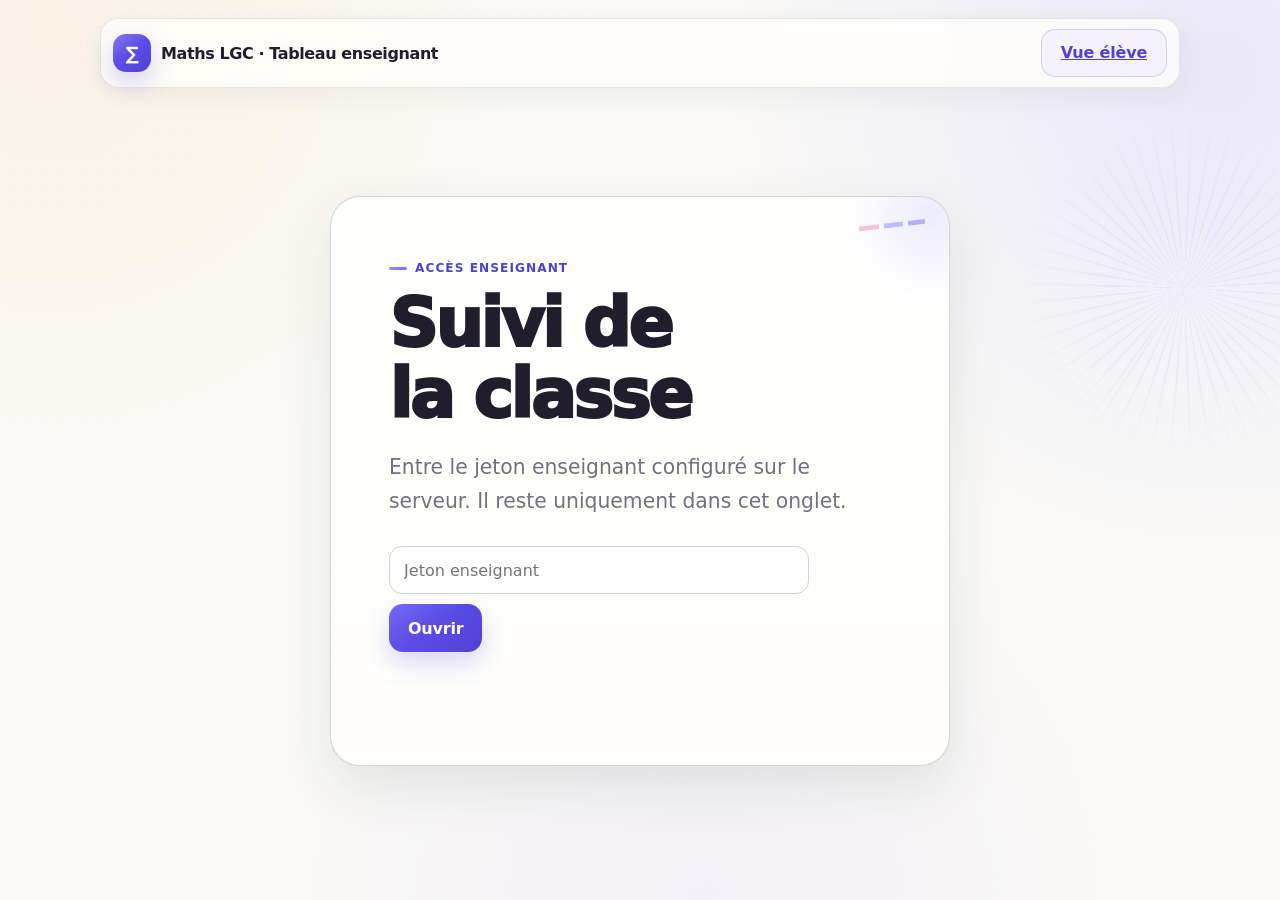
==== teacher.html @ d5e4a47f "style: harmonize teacher workspace palette" ====
<!doctype html>
<html lang="fr">
<head>
  <meta charset="utf-8" />
  <meta name="viewport" content="width=device-width, initial-scale=1" />
  <meta name="robots" content="noindex,nofollow" />
  <title>Maths LGC · Tableau enseignant</title>
  <link rel="icon" href="assets/favicon.svg" type="image/svg+xml" />
  <link rel="stylesheet" href="assets/styles.css" />
  <style>
    .teacher-wrap { display:grid; gap:18px; }
    .teacher-wrap > * { min-width:0; }
    .teacher-login { max-width:620px; margin:8vh auto 0; }
    .teacher-toolbar { display:flex; flex-wrap:wrap; gap:10px; align-items:center; justify-content:space-between; }
    .teacher-filters { display:flex; flex-wrap:wrap; gap:12px; align-items:end; margin:14px 0 18px; }
    .teacher-filters label { display:grid; gap:6px; min-width:220px; font-size:.82rem; font-weight:800; color:var(--muted); }
    .teacher-select { min-height:44px; border:1px solid var(--line-strong); border-radius:12px; padding:.65rem .8rem; background:#fff; color:var(--ink); }
    .teacher-roster { display:flex; flex-wrap:wrap; gap:8px; margin-top:12px; }
    .teacher-roster-item { display:flex; gap:8px; align-items:center; padding:8px 10px; border:1px solid var(--line); border-radius:999px; background:rgba(255,255,255,.82); font-size:.84rem; }
    .teacher-roster-item strong { font-size:.86rem; }
    .teacher-roster-empty { color:var(--muted); font-size:.9rem; }
    .teacher-input { min-height:46px; width:min(100%,420px); border:1px solid var(--line-strong); border-radius:12px; padding:.7rem .85rem; background:#fff; }
    .teacher-stats { display:grid; grid-template-columns:repeat(4,minmax(0,1fr)); gap:12px; }
    .teacher-stat { padding:18px; border:1px solid var(--line); border-radius:16px; background:rgba(255,255,255,.7); }
    .teacher-stat strong { display:block; margin-top:4px; color:var(--accent-strong); font-size:2rem; }
    .teacher-table-wrap { min-width:0; overflow:auto; border:1px solid var(--line); border-radius:16px; background:#fff; }
    .teacher-table { width:100%; border-collapse:collapse; min-width:1120px; }
    .teacher-table th,.teacher-table td { padding:12px 14px; border-bottom:1px solid var(--line); text-align:left; vertical-align:top; }
    .teacher-table th { position:sticky; top:0; background:#f8f6ff; color:var(--accent-strong); z-index:1; }
    .teacher-inspect-grid { display:grid; grid-template-columns:repeat(3,minmax(0,1fr)); gap:10px; margin-top:16px; }
    .teacher-inspect-link { display:block; padding:14px; border:1px solid var(--line); border-radius:14px; background:rgba(255,255,255,.76); color:var(--ink); text-decoration:none; font-weight:850; }
    .teacher-inspect-link:hover { border-color:#cfc3e5; background:var(--accent-soft); color:var(--accent-strong); }
    .teacher-inspect-link small { display:block; margin-top:5px; color:var(--muted); font-weight:650; line-height:1.35; }
    .teacher-table tr:last-child td { border-bottom:0; }
    .teacher-muted { color:var(--muted); font-size:.86rem; }
    .teacher-timing-note { margin:12px 0 20px; padding:13px 15px; border:1px solid #d7defe; border-radius:13px; background:var(--blue-soft); color:#4056c8; font-size:.84rem; line-height:1.5; }
    .teacher-release-card { display:flex; justify-content:space-between; gap:18px; align-items:center; margin:0 0 20px; padding:16px 18px; border:1px solid #d8ceec; border-radius:16px; background:linear-gradient(135deg,#f8f4ff,#edf1ff); }
    .teacher-release-card p { margin:4px 0 0; color:var(--muted); font-size:.86rem; line-height:1.5; }
    .teacher-release-actions { display:flex; gap:10px; align-items:center; flex:0 0 auto; }
    .teacher-release-status.locked { color:var(--muted); background:#f0edf5; }
    .teacher-release-status.unlocked { color:var(--accent-strong); background:var(--accent-soft); }
    .timing-cell { min-width:165px; white-space:pre-line; }
    @media (max-width:760px) { .teacher-release-card { align-items:stretch; flex-direction:column; } .teacher-release-actions { justify-content:space-between; } }
    .teacher-errors { display:flex; flex-wrap:wrap; gap:8px; }
    .teacher-status { min-height:1.4em; color:var(--muted); }
    @media (max-width:760px) { .teacher-stats,.teacher-inspect-grid { grid-template-columns:1fr; } }
    .session-create-grid { display:grid; grid-template-columns:repeat(2,minmax(0,1fr)); gap:12px; margin:16px 0; }
    .session-create-grid label { display:grid; gap:6px; font-weight:800; color:var(--muted); font-size:.84rem; }
    .session-share { display:grid; grid-template-columns:minmax(220px,320px) 1fr; gap:20px; align-items:center; }
    .session-qr { width:min(100%,300px); aspect-ratio:1; background:#fff; border:1px solid var(--line); border-radius:18px; padding:12px; }
    .session-link-box { display:grid; gap:10px; }
    .session-link-row { display:grid; grid-template-columns:1fr auto; gap:8px; align-items:center; }
    .session-link-row input { min-width:0; width:100%; }
    .recent-sessions { display:grid; gap:10px; margin-top:14px; }
    .recent-session { display:flex; flex-wrap:wrap; gap:12px; justify-content:space-between; align-items:center; padding:12px 14px; border:1px solid var(--line); border-radius:14px; background:rgba(255,255,255,.76); }
    .recent-session small { display:block; color:var(--muted); margin-top:3px; }
    .teacher-hub-grid { display:grid; grid-template-columns:repeat(3,minmax(0,1fr)); gap:12px; margin-top:16px; }
    .teacher-hub-action { min-height:118px; display:flex; flex-direction:column; justify-content:center; gap:6px; padding:18px; border:1px solid var(--line); border-radius:16px; background:rgba(255,255,255,.82); color:var(--ink); text-decoration:none; text-align:left; cursor:pointer; font:inherit; }
    .teacher-hub-action:hover { border-color:#cfc3e5; background:var(--accent-soft); color:var(--accent-strong); }
    .teacher-hub-action strong { font-size:1rem; }
    .teacher-hub-action span { color:var(--muted); font-size:.84rem; line-height:1.4; }
    .teacher-hub-action.primary { border-color:#cfc3e5; background:linear-gradient(135deg,#f7f1ff,#edf1ff); }
    .teacher-home-head { display:flex; flex-wrap:wrap; justify-content:space-between; align-items:end; gap:14px; margin-bottom:4px; }
    .teacher-home-head h1 { margin:.15rem 0 .35rem; font-size:clamp(2rem,5vw,3.6rem); }
    .teacher-tabs-shell { display:grid; gap:18px; }
    .teacher-tabs { display:flex; gap:8px; padding:6px; overflow-x:auto; border:1px solid var(--line); border-radius:18px; background:rgba(255,255,255,.72); box-shadow:0 10px 30px rgba(54,39,83,.06); scrollbar-width:thin; }
    .teacher-tab { position:relative; flex:1 0 auto; min-height:54px; padding:10px 16px; border:0; border-radius:13px; background:transparent; color:var(--muted); font:inherit; font-weight:850; cursor:pointer; text-align:left; white-space:nowrap; }
    .teacher-tab span { display:block; font-size:.72rem; font-weight:750; opacity:.8; margin-bottom:2px; }
    .teacher-tab[aria-selected="true"] { color:var(--accent-strong); background:#fff; box-shadow:0 6px 18px rgba(54,39,83,.10); }
    .teacher-tab:disabled { cursor:not-allowed; opacity:.48; }
    .teacher-tab-badge { display:inline-block !important; margin-left:6px; padding:2px 7px; border-radius:999px; background:#eee9f5; color:#776b89; font-size:.64rem !important; vertical-align:middle; }
    .teacher-tab-panel { min-width:0; }
    .teacher-tab-panel[hidden] { display:none; }
    .teacher-tab-intro { margin-bottom:16px; }
    .teacher-tab-intro h2 { margin:.1rem 0 .35rem; }
    .teacher-course-grid { display:grid; grid-template-columns:repeat(3,minmax(0,1fr)); gap:10px; }
    .teacher-course-link { display:flex; flex-direction:column; gap:6px; min-height:108px; padding:16px; border:1px solid var(--line); border-radius:15px; background:rgba(255,255,255,.82); color:var(--ink); text-decoration:none; font-weight:850; }
    .teacher-course-link:hover { border-color:#cfc3e5; background:var(--accent-soft); color:var(--accent-strong); }
    .teacher-course-link small { color:var(--muted); font-weight:650; line-height:1.35; }
    .correction-session-list { display:grid; gap:10px; }
    .correction-session-row { display:grid; grid-template-columns:minmax(0,1fr) auto auto; gap:12px; align-items:center; padding:14px 16px; border:1px solid var(--line); border-radius:15px; background:rgba(255,255,255,.82); }
    .correction-session-row small { display:block; margin-top:3px; color:var(--muted); }
    .report-placeholder { border:1px dashed #cfc7d9; background:linear-gradient(135deg,rgba(247,241,255,.82),rgba(237,241,255,.74)); }
    @media (max-width:760px) {
      .session-create-grid,.session-share,.teacher-hub-grid,.teacher-course-grid { grid-template-columns:1fr; }
      .session-link-row { grid-template-columns:1fr; }
      .teacher-tabs { margin-inline:-2px; }
      .teacher-tab { flex:0 0 auto; }
      .correction-session-row { grid-template-columns:1fr; align-items:stretch; }
    }
  </style>
</head>
<body>
  <main class="app-shell teacher-wrap">
    <header class="topbar">
      <div class="brand"><span class="brand-mark">∑</span><span>Maths LGC · Tableau enseignant</span></div>
      <div class="actions" style="margin-top:0">
        <a class="btn btn-ghost" href="/">Vue élève</a>
      </div>
    </header>

    <section id="login" class="card hero teacher-login">
      <p class="eyebrow">Accès enseignant</p>
      <h1 style="font-size:clamp(2rem,7vw,4.2rem)">Suivi de la classe</h1>
      <p class="lead">Entre le jeton enseignant configuré sur le serveur. Il reste uniquement dans cet onglet.</p>
      <div class="answer-row">
        <input id="token" class="teacher-input" type="password" autocomplete="current-password" placeholder="Jeton enseignant" aria-label="Jeton enseignant" />
        <button id="open-dashboard" class="btn btn-primary">Ouvrir</button>
      </div>
      <p id="login-status" class="teacher-status" role="status"></p>
    </section>

    <section id="teacher-home" class="hidden">
      <div class="teacher-home-head">
        <div>
          <p class="eyebrow">Espace professeur</p>
          <h1>Préparer et piloter mes séances</h1>
          <p class="teacher-muted">Tout est regroupé ici, dans l’ordre où tu en as besoin.</p>
        </div>
        <button id="logout" class="btn btn-ghost">Fermer l’accès enseignant</button>
      </div>

      <div class="teacher-tabs-shell">
        <div class="teacher-tabs" role="tablist" aria-label="Espace professeur">
          <button id="tab-create" class="teacher-tab" role="tab" aria-selected="true" aria-controls="panel-create" data-tab="create">
            <span>Étape 1</span>Créer une séance
          </button>
          <button id="tab-inspect" class="teacher-tab" role="tab" aria-selected="false" aria-controls="panel-inspect" data-tab="inspect">
            <span>Étape 2</span>Explorer les cours
          </button>
          <button id="tab-corrections" class="teacher-tab" role="tab" aria-selected="false" aria-controls="panel-corrections" data-tab="corrections">
            <span>Étape 3</span>Corrigés
          </button>
          <button id="tab-reports" class="teacher-tab" role="tab" aria-selected="false" aria-controls="panel-reports" data-tab="reports" disabled title="Disponible lorsque les rapports pédagogiques seront activés">
            <span>Étape 4</span>Rapports <b class="teacher-tab-badge">à venir</b>
          </button>
        </div>

        <section id="panel-create" class="teacher-tab-panel" role="tabpanel" aria-labelledby="tab-create" data-panel="create">
          <div class="teacher-tab-intro">
            <p class="eyebrow">Créer une séance</p>
            <h2>Prépare le QR de ton groupe</h2>
            <p class="teacher-muted">Choisis ton nom, le numéro de séance et le groupe. Le QR obtenu rattache automatiquement les élèves à la bonne séance.</p>
          </div>

          <section class="card hero">
            <div class="session-create-grid">
              <label>
                <span>Professeur</span>
                <select id="create-teacher" class="teacher-select" required>
                  <option value="">Choisir…</option>
                  <option value="kevin">Monsieur Kevin</option>
                  <option value="waren">Monsieur Waren</option>
                  <option value="fadhila">Madame Fadhila</option>
                </select>
              </label>
              <label>
                <span>Numéro de séance</span>
                <input id="create-session-number" class="teacher-input" type="number" inputmode="numeric" min="1" max="999" step="1" value="1" required />
              </label>
              <label>
                <span>Titre de séance <small>(facultatif)</small></span>
                <input id="create-session-title" class="teacher-input" type="text" maxlength="120" placeholder="Ex. Proportionnalité" />
              </label>
              <label>
                <span>Groupe / classe</span>
                <input id="create-group" class="teacher-input" type="text" maxlength="80" placeholder="Ex. PSR 1" />
              </label>
            </div>
            <div class="actions"><button id="create-session" class="btn btn-primary">Créer la séance et afficher le QR</button></div>
            <p id="home-status" class="teacher-status" role="status"></p>
          </section>

          <section class="card hero">
            <p class="eyebrow">Reprendre</p>
            <h3>Séances récemment créées</h3>
            <p class="teacher-muted">Rouvre rapidement une séance déjà préparée sur cet appareil.</p>
            <div id="recent-sessions" class="recent-sessions"></div>
          </section>
        </section>

        <section id="panel-inspect" class="teacher-tab-panel" role="tabpanel" aria-labelledby="tab-inspect" data-panel="inspect" hidden>
          <div class="teacher-tab-intro">
            <p class="eyebrow">Explorer les cours</p>
            <h2>Inspecte librement le parcours</h2>
            <p class="teacher-muted">La vue professeur déverrouille les étapes et affiche les corrigés sans enregistrer de résultats élève.</p>
          </div>
          <div class="teacher-course-grid">
            <a class="teacher-course-link" href="/?preview=teacher#parcours"><strong>Parcours complet</strong><small>Vue d’ensemble et navigation libre.</small></a>
            <a class="teacher-course-link" href="/?preview=teacher#diagnostic"><strong>Diagnostic</strong><small>10 situations de positionnement.</small></a>
            <a class="teacher-course-link" href="/?preview=teacher#correction"><strong>Correction guidée</strong><small>Explications et stratégies.</small></a>
            <a class="teacher-course-link" href="/?preview=teacher#defi"><strong>Défi PSR</strong><small>Quantités, durée et coût.</small></a>
            <a class="teacher-course-link" href="/?preview=teacher#durees"><strong>Durées</strong><small>Horaires et temps professionnels.</small></a>
            <a class="teacher-course-link" href="/?preview=teacher#proportion"><strong>Recettes & proportionnalité</strong><small>Adapter des quantités.</small></a>
            <a class="teacher-course-link" href="/?preview=teacher#pourcentages"><strong>Pourcentages</strong><small>Repères visuels et calculs simples.</small></a>
            <a class="teacher-course-link" href="/?preview=teacher#donnees"><strong>Données & statistiques</strong><small>Lire et résumer des données.</small></a>
            <a class="teacher-course-link" href="/?preview=teacher#equations"><strong>Équations</strong><small>Trouver une valeur inconnue.</small></a>
            <a class="teacher-course-link" href="/?preview=teacher#fonctions"><strong>Graphiques & fonctions</strong><small>Relier deux quantités.</small></a>
            <a class="teacher-course-link" href="/?preview=teacher#commerce"><strong>Prix & commerce</strong><small>Remise, coût et marge simple.</small></a>
            <a class="teacher-course-link" href="/?preview=teacher#probabilites"><strong>Probabilités</strong><small>Hasard, fréquence et simulation.</small></a>
          </div>
        </section>

        <section id="panel-corrections" class="teacher-tab-panel" role="tabpanel" aria-labelledby="tab-corrections" data-panel="corrections" hidden>
          <div class="teacher-tab-intro">
            <p class="eyebrow">Corrigés</p>
            <h2>Choisis la séance à piloter</h2>
            <p class="teacher-muted">Les corrigés sont verrouillés par défaut. Ouvre une séance pour les débloquer ou les reverrouiller au bon moment.</p>
          </div>
          <div id="correction-sessions" class="correction-session-list"></div>
        </section>

        <section id="panel-reports" class="teacher-tab-panel" role="tabpanel" aria-labelledby="tab-reports" data-panel="reports" hidden>
          <section class="card hero report-placeholder">
            <p class="eyebrow">Rapports</p>
            <h2>Rapports pédagogiques à venir</h2>
            <p class="teacher-muted">Après les premières séances réelles, cet espace regroupera la synthèse du groupe puis le détail élève par élève : acquis, difficultés et pistes de travail.</p>
          </section>
        </section>
      </div>
    </section>

    <section id="session-dashboard" class="hidden">
      <div class="teacher-toolbar">
        <div>
          <p class="eyebrow" id="session-eyebrow">Séance</p>
          <h2 id="session-title" style="margin-bottom:6px">Suivi du groupe</h2>
          <p class="teacher-muted" id="generated-at"></p>
        </div>
        <div class="actions" style="margin-top:0">
          <button id="back-home" class="btn btn-ghost">Accueil enseignant</button>
          <button id="refresh" class="btn btn-secondary">Actualiser</button>
          <button id="export-json" class="btn btn-secondary">Exporter JSON</button>
          <button id="export-csv" class="btn btn-primary">Exporter CSV</button>
        </div>
      </div>

      <section class="card hero">
        <p class="eyebrow">À partager aux élèves</p>
        <div class="session-share">
          <img id="session-qr" class="session-qr" alt="QR code de la séance" />
          <div class="session-link-box">
            <div><strong id="session-context">—</strong><p class="teacher-muted">Les élèves qui utilisent ce QR sont automatiquement rattachés à ce groupe.</p></div>
            <label><span>Code de séance</span><input id="session-code" class="teacher-input" type="text" readonly /></label>
            <div class="session-link-row">
              <input id="student-link" class="teacher-input" type="text" readonly aria-label="Lien élève" />
              <button id="copy-student-link" class="btn btn-primary">Copier le lien élève</button>
            </div>
            <div class="session-link-row">
              <input id="manage-link" class="teacher-input" type="text" readonly aria-label="Lien de gestion" />
              <button id="copy-manage-link" class="btn btn-secondary">Copier le lien de gestion</button>
            </div>
            <p class="teacher-muted"><strong>Important :</strong> le lien de gestion donne accès aux résultats de ce groupe. Garde-le côté enseignant.</p>
            <div class="actions"><button id="open-teacher-space" class="btn btn-primary" type="button">Ouvrir mon espace professeur</button></div>
          </div>
        </div>
      </section>

      <section id="teacher-space" class="card hero">
        <p class="eyebrow">Mon espace professeur</p>
        <h3>Tout ce dont tu as besoin pour cette séance</h3>
        <p class="teacher-muted">Trois accès simples : suivre le groupe, explorer librement le cours ou gérer les corrigés.</p>
        <div class="teacher-hub-grid">
          <button id="go-students" class="teacher-hub-action primary" type="button">
            <strong>Suivre mes élèves</strong>
            <span>Voir les inscrits, leur avancement et leurs résultats.</span>
          </button>
          <a id="explore-course" class="teacher-hub-action" href="/?preview=teacher#parcours">
            <strong>Explorer le cours</strong>
            <span>Naviguer librement dans toutes les étapes et tous les modules.</span>
          </a>
          <button id="go-corrections" class="teacher-hub-action" type="button">
            <strong>Gérer les corrigés</strong>
            <span>Voir leur état et les débloquer au moment choisi.</span>
          </button>
        </div>
      </section>

      <section id="teacher-students" class="card hero">
        <p class="eyebrow">Présences</p>
        <h3>Élèves inscrits</h3>
        <p class="teacher-muted">Vérifie ici que chaque élève a bien rejoint la séance avant de poursuivre.</p>
        <div id="student-roster" class="teacher-roster"></div>
      </section>

      <div class="teacher-stats">
        <div class="teacher-stat"><span>Élèves inscrits</span><strong id="student-count">0</strong></div>
        <div class="teacher-stat"><span>Moyenne diagnostic</span><strong id="diagnostic-average">—</strong></div>
        <div class="teacher-stat"><span>Diagnostics terminés</span><strong id="diagnostic-complete">0</strong></div>
        <div class="teacher-stat"><span>Défis terminés</span><strong id="challenge-complete">0</strong></div>
      </div>
      <div class="teacher-timing-note"><strong>Temps indicatifs :</strong> ils donnent des indices de rythme, pas une mesure du niveau. Une explication collective, une pause ou une aide peuvent les allonger fortement.</div>

      <section id="teacher-corrections" class="teacher-release-card">
        <div>
          <strong>Corrigés détaillés de cette séance</strong>
          <p>Ils restent verrouillés par défaut. La liste ci-dessus t’aide à décider quand les ouvrir, sans bloquer automatiquement la classe à cause d’un absent ou d’un retardataire.</p>
        </div>
        <div class="teacher-release-actions">
          <span id="correction-release-status" class="pill teacher-release-status locked">Verrouillés</span>
          <button id="toggle-corrections" class="btn btn-secondary" type="button">Débloquer pour les élèves</button>
        </div>
      </section>

      <section class="card hero">
        <h3>Erreurs les plus fréquentes</h3>
        <p class="teacher-muted">Ce sont des pistes de remédiation, pas des notes.</p>
        <div id="common-errors" class="teacher-errors"></div>
      </section>

      <section class="teacher-table-wrap">
        <table class="teacher-table">
          <thead>
            <tr>
              <th>Élève</th>
              <th>Diagnostic</th>
              <th>Défi</th>
              <th>Forces</th>
              <th>À travailler</th>
              <th>Commencer par</th>
              <th>Temps indicatifs</th>
              <th>Dernière activité</th>
            </tr>
          </thead>
          <tbody id="student-rows"></tbody>
        </table>
      </section>
      <p id="dashboard-status" class="teacher-status" role="status"></p>
    </section>
  </main>

<script>
(() => {
  'use strict';

  const TEACHERS = {
    kevin: 'Monsieur Kevin',
    waren: 'Monsieur Waren',
    fadhila: 'Madame Fadhila'
  };
  const RECENTS_KEY = 'maths-lgc-recent-sessions-v1';
  const HOME_TAB_KEY = 'maths-lgc-teacher-home-tab';

  const login = document.querySelector('#login');
  const teacherHome = document.querySelector('#teacher-home');
  const sessionDashboard = document.querySelector('#session-dashboard');
  const tokenInput = document.querySelector('#token');
  const loginStatus = document.querySelector('#login-status');
  const homeStatus = document.querySelector('#home-status');
  const dashboardStatus = document.querySelector('#dashboard-status');

  let data = null;
  let currentSessionId = '';

  const masterToken = () => sessionStorage.getItem('maths-lgc-teacher-token') || '';
  const sessionTokenKey = id => 'maths-lgc-session-token:' + id;
  const sessionToken = id => localStorage.getItem(sessionTokenKey(id)) || '';

  async function request(path, options = {}, headers = {}) {
    const response = await fetch(path, {
      ...options,
      headers: { ...(options.headers || {}), ...headers },
      cache: 'no-store'
    });
    if (!response.ok) {
      const body = await response.json().catch(() => ({}));
      throw new Error(body.error || ('Erreur ' + response.status));
    }
    return response;
  }

  const masterApi = (path, options = {}) =>
    request(path, options, { Authorization: 'Bearer ' + masterToken() });

  const sessionApi = (path, id, options = {}) =>
    request(path, options, { 'X-Session-Token': sessionToken(id) });

  function readRecents() {
    try {
      const value = JSON.parse(localStorage.getItem(RECENTS_KEY) || '[]');
      return Array.isArray(value) ? value : [];
    } catch {
      return [];
    }
  }

  function saveRecent(session) {
    const recent = readRecents().filter(item => item.class_session_id !== session.class_session_id);
    recent.unshift({
      class_session_id: session.class_session_id,
      teacher_label: session.teacher_label,
      course_session_label: session.course_session_label,
      group_label: session.group_label,
      created_at: session.created_at
    });
    localStorage.setItem(RECENTS_KEY, JSON.stringify(recent.slice(0, 12)));
  }

  function setHomeTab(tabName, { remember = true } = {}) {
    const target = ['create', 'inspect', 'corrections'].includes(tabName) ? tabName : 'create';
    document.querySelectorAll('.teacher-tab[data-tab]').forEach(button => {
      button.setAttribute('aria-selected', button.dataset.tab === target ? 'true' : 'false');
    });
    document.querySelectorAll('.teacher-tab-panel[data-panel]').forEach(panel => {
      panel.hidden = panel.dataset.panel !== target;
    });
    if (remember) sessionStorage.setItem(HOME_TAB_KEY, target);
    if (target === 'corrections') renderCorrectionSessions();
  }

  async function renderCorrectionSessions() {
    const box = document.querySelector('#correction-sessions');
    box.replaceChildren();
    const recents = readRecents();
    if (!recents.length) {
      const empty = document.createElement('section');
      empty.className = 'card hero';
      empty.innerHTML = '<p class="eyebrow">Aucune séance récente</p><h3>Crée d’abord une séance</h3><p class="teacher-muted">Elle apparaîtra ici automatiquement, avec son état de corrigé.</p>';
      box.append(empty);
      return;
    }

    for (const session of recents) {
      const row = document.createElement('div');
      row.className = 'correction-session-row';
      const text = document.createElement('div');
      const title = document.createElement('strong');
      title.textContent = session.teacher_label + ' · ' + session.group_label;
      const meta = document.createElement('small');
      meta.textContent = session.course_session_label;
      text.append(title, meta);

      const status = document.createElement('span');
      status.className = 'pill teacher-release-status locked';
      status.textContent = sessionToken(session.class_session_id) ? 'Vérification…' : 'Accès requis';

      const button = document.createElement('button');
      button.className = 'btn btn-secondary';
      button.type = 'button';
      button.textContent = 'Gérer les corrigés';
      button.disabled = !sessionToken(session.class_session_id);
      button.addEventListener('click', async () => {
        await openSession(session.class_session_id);
        requestAnimationFrame(() => scrollToTeacherSection('#teacher-corrections'));
      });

      row.append(text, status, button);
      box.append(row);

      if (sessionToken(session.class_session_id)) {
        try {
          const response = await sessionApi('/api/teacher/session-summary?id=' + encodeURIComponent(session.class_session_id), session.class_session_id);
          const payload = await response.json();
          const unlocked = Boolean(payload.session && payload.session.corrections_unlocked);
          status.textContent = unlocked ? 'Débloqués' : 'Verrouillés';
          status.className = 'pill teacher-release-status ' + (unlocked ? 'unlocked' : 'locked');
        } catch {
          status.textContent = 'État indisponible';
          status.className = 'pill';
        }
      }
    }
  }

  function renderRecents() {
    const box = document.querySelector('#recent-sessions');
    box.replaceChildren();
    const recents = readRecents();
    if (!recents.length) {
      const empty = document.createElement('p');
      empty.className = 'teacher-muted';
      empty.textContent = 'Aucune séance créée sur cet appareil pour le moment.';
      box.append(empty);
      return;
    }
    recents.forEach(session => {
      const row = document.createElement('div');
      row.className = 'recent-session';
      const text = document.createElement('div');
      const title = document.createElement('strong');
      title.textContent = session.teacher_label + ' · ' + session.group_label;
      const meta = document.createElement('small');
      meta.textContent = session.course_session_label + ' · ' + new Date(session.created_at).toLocaleString('fr-FR');
      text.append(title, meta);
      const button = document.createElement('button');
      button.className = 'btn btn-secondary';
      button.textContent = sessionToken(session.class_session_id) ? 'Ouvrir le suivi' : 'Lien de gestion requis';
      button.disabled = !sessionToken(session.class_session_id);
      button.addEventListener('click', () => openSession(session.class_session_id));
      row.append(text, button);
      box.append(row);
    });
  }

  async function validateMasterAndShowHome() {
    try {
      await masterApi('/api/teacher/status');
      login.classList.add('hidden');
      sessionDashboard.classList.add('hidden');
      teacherHome.classList.remove('hidden');
      loginStatus.textContent = '';
      renderRecents();
      setHomeTab(sessionStorage.getItem(HOME_TAB_KEY) || 'create', { remember:false });
    } catch (error) {
      sessionStorage.removeItem('maths-lgc-teacher-token');
      teacherHome.classList.add('hidden');
      sessionDashboard.classList.add('hidden');
      login.classList.remove('hidden');
      loginStatus.textContent = error.message;
    }
  }

  function managementUrl(id) {
    const token = sessionToken(id);
    return location.origin + '/teacher?session=' + encodeURIComponent(id) + '#token=' + encodeURIComponent(token);
  }

  function studentUrl(id) {
    return location.origin + '/?session=' + encodeURIComponent(id);
  }

  function formatDuration(seconds) {
    if (!Number.isFinite(seconds)) return '—';
    const total = Math.max(0, Math.round(seconds));
    const minutes = Math.floor(total / 60);
    const rest = total % 60;
    if (minutes >= 60) {
      const hours = Math.floor(minutes / 60);
      return hours + ' h ' + String(minutes % 60).padStart(2, '0');
    }
    return minutes ? minutes + ' min ' + (rest ? String(rest).padStart(2, '0') + ' s' : '') : rest + ' s';
  }

  function progressLabel(student) {
    if ((student.challenge || {}).score === 3) return 'Défi terminé';
    if (student.diagnostic) return 'Diagnostic terminé';
    return 'Inscrit';
  }

  function renderRoster(students) {
    const roster = document.querySelector('#student-roster');
    roster.replaceChildren();
    if (!students.length) {
      const empty = document.createElement('span');
      empty.className = 'teacher-roster-empty';
      empty.textContent = 'Aucun élève inscrit pour le moment.';
      roster.append(empty);
      return;
    }
    students.forEach(student => {
      const item = document.createElement('div');
      item.className = 'teacher-roster-item';
      const name = document.createElement('strong');
      name.textContent = [student.first_name || student.display_name, student.last_name].filter(Boolean).join(' ');
      const status = document.createElement('span');
      status.className = 'pill ' + ((student.challenge || {}).score === 3 ? 'ok' : student.diagnostic ? 'warm' : '');
      status.textContent = progressLabel(student);
      item.append(name, status);
      roster.append(item);
    });
  }

  function renderSession(payload) {
    data = payload;
    const session = payload.session;
    const students = payload.students || [];
    document.querySelector('#session-eyebrow').textContent = session.course_session_label;
    document.querySelector('#session-title').textContent = session.teacher_label + ' · ' + session.group_label;
    document.querySelector('#session-context').textContent = session.teacher_label + ' · ' + session.course_session_label + ' · ' + session.group_label;
    document.querySelector('#session-code').value = session.class_session_id;
    document.querySelector('#student-link').value = studentUrl(session.class_session_id);
    document.querySelector('#manage-link').value = managementUrl(session.class_session_id);
    document.querySelector('#session-qr').src = '/api/session-qr?id=' + encodeURIComponent(session.class_session_id);
    document.querySelector('#explore-course').href = '/?preview=teacher&session=' + encodeURIComponent(session.class_session_id) + '#parcours';
    document.querySelector('#generated-at').textContent = payload.generated_at
      ? 'Actualisé : ' + new Date(payload.generated_at).toLocaleString('fr-FR')
      : '';

    document.querySelector('#student-count').textContent = students.length;
    const scores = students.map(s => s.diagnostic && s.diagnostic.score).filter(Number.isFinite);
    document.querySelector('#diagnostic-average').textContent = scores.length
      ? (scores.reduce((a,b) => a+b, 0) / scores.length).toFixed(1).replace('.', ',') + '/10'
      : '—';
    document.querySelector('#diagnostic-complete').textContent = students.filter(s => Boolean(s.diagnostic)).length;
    document.querySelector('#challenge-complete').textContent = students.filter(s => (s.challenge || {}).score === 3).length;

    const releaseStatus = document.querySelector('#correction-release-status');
    const releaseButton = document.querySelector('#toggle-corrections');
    const unlocked = Boolean(session.corrections_unlocked);
    releaseStatus.textContent = unlocked ? 'Débloqués' : 'Verrouillés';
    releaseStatus.className = 'pill teacher-release-status ' + (unlocked ? 'unlocked' : 'locked');
    releaseButton.textContent = unlocked ? 'Reverrouiller' : 'Débloquer pour les élèves';
    releaseButton.dataset.unlocked = unlocked ? 'true' : 'false';

    renderRoster(students);

    const errors = new Map();
    students.forEach(student => (student.weaknesses || []).forEach(domain => errors.set(domain, (errors.get(domain) || 0) + 1)));
    const common = [...errors.entries()].sort((a,b) => b[1] - a[1]);
    const errorBox = document.querySelector('#common-errors');
    errorBox.replaceChildren();
    if (!common.length) {
      const chip = document.createElement('span');
      chip.className = 'pill ok';
      chip.textContent = students.length ? 'Aucune difficulté commune détectée pour l’instant' : 'En attente des premiers diagnostics';
      errorBox.append(chip);
    } else {
      common.forEach(([domain, count]) => {
        const chip = document.createElement('span');
        chip.className = 'pill warm';
        chip.textContent = domain + ' · ' + count;
        errorBox.append(chip);
      });
    }

    const tbody = document.querySelector('#student-rows');
    tbody.replaceChildren();
    students.forEach(student => {
      const row = document.createElement('tr');
      const fullName = [student.last_name, student.first_name || student.display_name].filter(Boolean).join(' ');
      const timing = student.timing || {};
      const timingLines = [];
      if (Number.isFinite(timing.diagnostic_seconds)) timingLines.push('Diagnostic : ' + formatDuration(timing.diagnostic_seconds));
      if (Number.isFinite(timing.challenge_seconds)) timingLines.push('Défi, 1er rendu : ' + formatDuration(timing.challenge_seconds));
      if (Number.isFinite(timing.session_to_bilan_seconds)) timingLines.push('Début → bilan : ' + formatDuration(timing.session_to_bilan_seconds));
      const values = [
        fullName || student.display_name || '—',
        student.diagnostic ? student.diagnostic.score + '/10' : '—',
        student.challenge ? student.challenge.score + '/3' : '—',
        (student.strengths || []).join(', ') || '—',
        (student.weaknesses || []).join(', ') || '—',
        student.recommended_start || '—',
        timingLines.join('\n') || '—',
        student.updated_at ? new Date(student.updated_at).toLocaleString('fr-FR') : '—'
      ];
      values.forEach((value, index) => {
        const cell = document.createElement('td');
        cell.textContent = value;
        if (index === 6) cell.className = 'timing-cell';
        if (index === 0) {
          const meta = document.createElement('div');
          meta.className = 'teacher-muted';
          const bits = [];
          if (student.birth_date) bits.push('Né(e) le ' + new Date(student.birth_date + 'T12:00:00').toLocaleDateString('fr-FR'));
          if (student.unknown_count) bits.push(student.unknown_count + ' « je ne sais pas »');
          bits.push((student.submissions || 0) + ' enregistrement(s)');
          meta.textContent = bits.join(' · ');
          cell.append(meta);
        }
        row.append(cell);
      });
      tbody.append(row);
    });
  }

  async function openSession(id) {
    const token = sessionToken(id);
    if (!token) {
      homeStatus.textContent = 'Le lien de gestion de cette séance est nécessaire sur cet appareil.';
      return;
    }
    currentSessionId = id;
    dashboardStatus.textContent = 'Actualisation…';
    try {
      const response = await sessionApi('/api/teacher/session-summary?id=' + encodeURIComponent(id), id);
      const payload = await response.json();
      saveRecent(payload.session);
      teacherHome.classList.add('hidden');
      login.classList.add('hidden');
      sessionDashboard.classList.remove('hidden');
      renderSession(payload);
      dashboardStatus.textContent = '';
      history.replaceState(null, '', '/teacher?session=' + encodeURIComponent(id));
    } catch (error) {
      dashboardStatus.textContent = error.message;
      if (error.message.includes('refusé')) localStorage.removeItem(sessionTokenKey(id));
    }
  }

  async function copyText(value, button) {
    try {
      await navigator.clipboard.writeText(value);
      const original = button.textContent;
      button.textContent = 'Copié';
      setTimeout(() => { button.textContent = original; }, 1200);
    } catch {
      const input = document.createElement('textarea');
      input.value = value;
      document.body.append(input);
      input.select();
      document.execCommand('copy');
      input.remove();
    }
  }

  async function downloadSession(path, filename, asJson = false) {
    if (!currentSessionId) return;
    try {
      const response = await sessionApi(path + '?id=' + encodeURIComponent(currentSessionId), currentSessionId);
      const blob = asJson
        ? new Blob([JSON.stringify(await response.json(), null, 2)], { type:'application/json' })
        : await response.blob();
      const url = URL.createObjectURL(blob);
      const link = document.createElement('a');
      link.href = url;
      link.download = filename;
      document.body.append(link);
      link.click();
      link.remove();
      URL.revokeObjectURL(url);
    } catch (error) {
      dashboardStatus.textContent = error.message;
    }
  }

  document.querySelector('#open-dashboard').addEventListener('click', () => {
    const value = tokenInput.value.trim();
    if (!value) {
      loginStatus.textContent = 'Entre le jeton enseignant.';
      return;
    }
    sessionStorage.setItem('maths-lgc-teacher-token', value);
    validateMasterAndShowHome();
  });
  tokenInput.addEventListener('keydown', event => {
    if (event.key === 'Enter') document.querySelector('#open-dashboard').click();
  });

  document.querySelectorAll('.teacher-tab[data-tab]:not(:disabled)').forEach(button => {
    button.addEventListener('click', () => setHomeTab(button.dataset.tab));
  });
  document.querySelectorAll('#panel-inspect a').forEach(link => {
    link.addEventListener('click', () => sessionStorage.setItem(HOME_TAB_KEY, 'inspect'));
  });

  document.querySelector('#create-session').addEventListener('click', async () => {
    const teacherId = document.querySelector('#create-teacher').value;
    const sessionNumber = Number(document.querySelector('#create-session-number').value);
    const sessionTitle = document.querySelector('#create-session-title').value.trim();
    const groupLabel = document.querySelector('#create-group').value.trim();
    if (!TEACHERS[teacherId] || !Number.isInteger(sessionNumber) || sessionNumber < 1 || sessionNumber > 999 || !groupLabel) {
      homeStatus.textContent = 'Choisis le professeur, un numéro de séance valide et renseigne le groupe.';
      return;
    }
    const button = document.querySelector('#create-session');
    button.disabled = true;
    homeStatus.textContent = 'Création de la séance…';
    try {
      const response = await masterApi('/api/teacher/sessions', {
        method:'POST',
        headers:{'Content-Type':'application/json'},
        body:JSON.stringify({ teacher_id:teacherId, session_number:sessionNumber, session_title:sessionTitle, group_label:groupLabel })
      });
      const created = await response.json();
      localStorage.setItem(sessionTokenKey(created.session.class_session_id), created.admin_token);
      saveRecent(created.session);
      document.querySelector('#create-session-title').value = '';
      document.querySelector('#create-group').value = '';
      homeStatus.textContent = 'Séance créée.';
      await openSession(created.session.class_session_id);
    } catch (error) {
      homeStatus.textContent = error.message;
    } finally {
      button.disabled = false;
    }
  });

  document.querySelector('#refresh').addEventListener('click', () => {
    if (currentSessionId) openSession(currentSessionId);
  });

  document.querySelector('#toggle-corrections').addEventListener('click', async () => {
    if (!currentSessionId) return;
    const button = document.querySelector('#toggle-corrections');
    const nextUnlocked = button.dataset.unlocked !== 'true';
    if (nextUnlocked && !confirm('Débloquer maintenant les corrigés détaillés pour les élèves de cette séance ?')) return;
    button.disabled = true;
    try {
      await sessionApi('/api/teacher/session-corrections', currentSessionId, {
        method:'POST',
        headers:{'Content-Type':'application/json'},
        body:JSON.stringify({ class_session_id:currentSessionId, unlocked:nextUnlocked })
      });
      await openSession(currentSessionId);
      dashboardStatus.textContent = nextUnlocked ? 'Corrigés débloqués pour cette séance.' : 'Corrigés reverrouillés pour cette séance.';
    } catch (error) {
      dashboardStatus.textContent = error.message;
    } finally {
      button.disabled = false;
    }
  });

  const scrollToTeacherSection = id => {
    const target = document.querySelector(id);
    if (target) target.scrollIntoView({ behavior:'smooth', block:'start' });
  };
  document.querySelector('#open-teacher-space').addEventListener('click', () => scrollToTeacherSection('#teacher-space'));
  document.querySelector('#go-students').addEventListener('click', () => scrollToTeacherSection('#teacher-students'));
  document.querySelector('#go-corrections').addEventListener('click', () => scrollToTeacherSection('#teacher-corrections'));

  document.querySelector('#copy-student-link').addEventListener('click', event => copyText(document.querySelector('#student-link').value, event.currentTarget));
  document.querySelector('#copy-manage-link').addEventListener('click', event => copyText(document.querySelector('#manage-link').value, event.currentTarget));
  document.querySelector('#export-json').addEventListener('click', () => downloadSession('/api/teacher/session-history', 'maths-lgc-historique-' + currentSessionId + '.json', true));
  document.querySelector('#export-csv').addEventListener('click', () => downloadSession('/api/teacher/session-export.csv', 'maths-lgc-classe-' + currentSessionId + '.csv'));

  document.querySelector('#back-home').addEventListener('click', () => {
    sessionDashboard.classList.add('hidden');
    currentSessionId = '';
    history.replaceState(null, '', '/teacher');
    if (masterToken()) validateMasterAndShowHome();
    else {
      teacherHome.classList.add('hidden');
      login.classList.remove('hidden');
    }
  });

  document.querySelector('#logout').addEventListener('click', () => {
    sessionStorage.removeItem('maths-lgc-teacher-token');
    teacherHome.classList.add('hidden');
    sessionDashboard.classList.add('hidden');
    login.classList.remove('hidden');
    tokenInput.value = '';
  });

  async function initialize() {
    const params = new URLSearchParams(location.search);
    const requestedSession = params.get('session') || '';
    const fragment = new URLSearchParams(location.hash.replace(/^#/, ''));
    const fragmentToken = fragment.get('token') || '';
    if (requestedSession && fragmentToken) {
      localStorage.setItem(sessionTokenKey(requestedSession), fragmentToken);
      history.replaceState(null, '', '/teacher?session=' + encodeURIComponent(requestedSession));
    }
    if (requestedSession && sessionToken(requestedSession)) {
      await openSession(requestedSession);
      return;
    }
    if (masterToken()) {
      await validateMasterAndShowHome();
      return;
    }
    login.classList.remove('hidden');
  }

  initialize();
})();
</script>
</body>
</html>
---- assets/styles.css ----
:root {
  --bg: #fbfaf7;
  --surface: #fffefa;
  --surface-2: #f6f1ff;
  --surface-3: #fff9f4;
  --ink: #211d2c;
  --muted: #756f82;
  --line: #e7deea;
  --line-strong: #d9cee0;
  --accent: #6656f2;
  --accent-strong: #5041d8;
  --accent-bright: #9c84ff;
  --accent-soft: #eeeaff;
  --blue: #5f7cff;
  --blue-soft: #edf1ff;
  --rose: #e879a8;
  --rose-soft: #fdeaf3;
  --peach: #ff8f78;
  --peach-soft: #ffebe6;

  /* Couleurs sémantiques : ne pas utiliser comme décoration. */
  --attention: #e58a2b;
  --attention-strong: #9a591f;
  --attention-soft: #fff2df;
  --important: #a73e49;
  --important-soft: #fdebed;
  --danger: #8c3041;
  --danger-soft: #fdebed;
  --ok: #34bf8e;
  --ok-strong: #198462;
  --ok-bright: #72dfb6;
  --ok-soft: #e8fff6;
  --shadow-sm: 0 8px 24px rgba(29, 49, 40, .07);
  --shadow: 0 20px 55px rgba(29, 49, 40, .10);
  --shadow-lg: 0 28px 80px rgba(29, 49, 40, .13);
  --radius-sm: 14px;
  --radius: 22px;
  --radius-lg: 30px;
  --max: 1080px;
}

* { box-sizing: border-box; }

html {
  scroll-behavior: smooth;
  background: var(--bg);
}

body {
  margin: 0;
  min-height: 100vh;
  font-family: Inter, ui-sans-serif, system-ui, -apple-system, BlinkMacSystemFont, "Segoe UI", sans-serif;
  color: var(--ink);
  background:
    radial-gradient(circle at 4% 3%, rgba(255, 190, 105, .12), transparent 29rem),
    radial-gradient(circle at 95% 8%, rgba(110, 99, 255, .12), transparent 31rem),
    radial-gradient(circle at 55% 100%, rgba(156, 132, 255, .08), transparent 28rem),
    var(--bg);
  background-attachment: fixed;
}

body::before {
  content: "";
  position: fixed;
  inset: 0;
  pointer-events: none;
  opacity: .28;
  background-image:
    radial-gradient(circle, rgba(85, 73, 232, .12) 1px, transparent 1.35px);
  background-size: 18px 18px;
  mask-image: linear-gradient(135deg, rgba(0,0,0,.86), transparent 38%, transparent 74%, rgba(0,0,0,.32));
}

body::after {
  content: "";
  position: fixed;
  right: -5rem;
  top: 7rem;
  width: 22rem;
  height: 22rem;
  pointer-events: none;
  opacity: .055;
  background:
    repeating-conic-gradient(from 215deg at 50% 50%, var(--accent) 0deg 1.3deg, transparent 1.3deg 7deg);
  mask-image: radial-gradient(circle, black 0 26%, transparent 68%);
}

button, input, select { font: inherit; }

button { cursor: pointer; }

button:focus-visible,
input:focus-visible,
select:focus-visible,
a:focus-visible {
  outline: 3px solid rgba(88, 111, 232, .30);
  outline-offset: 3px;
}

.skip-link {
  position: absolute;
  left: -9999px;
  top: 1rem;
  z-index: 99;
  padding: .75rem 1rem;
  border-radius: 12px;
  background: #fff;
  box-shadow: var(--shadow-sm);
}

.skip-link:focus { left: 1rem; }

.app-shell {
  position: relative;
  z-index: 1;
  width: min(100% - 28px, var(--max));
  margin: 0 auto;
  padding: 18px 0 64px;
}

.topbar {
  position: sticky;
  top: 10px;
  z-index: 30;
  display: flex;
  justify-content: space-between;
  align-items: center;
  gap: 12px;
  margin-bottom: 18px;
  padding: 10px 12px;
  border: 1px solid rgba(220, 226, 219, .82);
  border-radius: 18px;
  background: rgba(255, 254, 250, .80);
  box-shadow: 0 8px 30px rgba(29, 49, 40, .06);
  backdrop-filter: blur(18px) saturate(1.1);
}

.brand {
  display: flex;
  align-items: center;
  gap: 10px;
  min-width: 0;
  font-weight: 900;
  letter-spacing: -.025em;
}

.brand-home {
  display: inline-grid;
  flex: 0 0 auto;
  border-radius: 13px;
  text-decoration: none;
}

.brand-home:hover .brand-mark {
  transform: translateY(-1px) rotate(-2deg);
  box-shadow: 0 13px 28px rgba(85, 73, 232, .28);
}

.brand-title {
  min-width: 0;
  overflow: hidden;
  text-overflow: ellipsis;
  white-space: nowrap;
}

.brand-mark {
  width: 38px;
  height: 38px;
  flex: 0 0 auto;
  display: grid;
  place-items: center;
  border-radius: 13px;
  color: white;
  font-size: 1.15rem;
  background:
    linear-gradient(145deg, rgba(255,255,255,.22), transparent 45%),
    linear-gradient(135deg, var(--accent), var(--accent-strong));
  box-shadow: 0 10px 25px rgba(85, 73, 232, .24);
  transition: transform .16s ease, box-shadow .16s ease;
}

.teacher-chip {
  color: var(--muted);
  font-size: .82rem;
  font-weight: 750;
  padding: .5rem .75rem;
  border: 1px solid var(--line);
  border-radius: 999px;
  background: rgba(255,255,255,.72);
}

.teacher-preview-nav {
  position: sticky;
  top: 72px;
  z-index: 24;
  display: flex;
  align-items: center;
  gap: 12px;
  margin: -6px 0 16px;
  padding: 9px 11px;
  border: 1px solid rgba(217, 206, 224, .88);
  border-radius: 15px;
  background: rgba(255, 254, 250, .88);
  box-shadow: 0 7px 22px rgba(66,52,104,.06);
  backdrop-filter: blur(16px);
}

.teacher-preview-label {
  flex: 0 0 auto;
  color: var(--accent-strong);
  font-size: .76rem;
  font-weight: 900;
  letter-spacing: .04em;
  text-transform: uppercase;
}

.teacher-preview-links {
  display: flex;
  gap: 5px;
  overflow-x: auto;
  scrollbar-width: thin;
}

.teacher-preview-links a {
  flex: 0 0 auto;
  padding: .48rem .68rem;
  border-radius: 10px;
  color: var(--muted);
  text-decoration: none;
  font-size: .8rem;
  font-weight: 800;
}

.teacher-preview-links a:hover {
  color: var(--accent-strong);
  background: var(--accent-soft);
}

.teacher-preview-links a.current {
  color: white;
  background: linear-gradient(135deg, var(--accent), var(--accent-strong));
}

.card {
  overflow: hidden;
  border: 1px solid rgba(203, 212, 204, .92);
  border-radius: var(--radius-lg);
  background:
    linear-gradient(180deg, rgba(255,255,255,.82), rgba(255,254,250,.96)),
    var(--surface);
  box-shadow: var(--shadow);
}

.hero {
  position: relative;
  padding: clamp(26px, 5vw, 58px);
}

.hero::before {
  content: "";
  position: absolute;
  width: 180px;
  height: 180px;
  right: -72px;
  top: -72px;
  border-radius: 50%;
  background: radial-gradient(circle, rgba(110,99,255,.12), transparent 68%);
  pointer-events: none;
}

.hero::after {
  content: "";
  position: absolute;
  top: 22px;
  right: 24px;
  width: 66px;
  height: 18px;
  pointer-events: none;
  opacity: .42;
  background:
    linear-gradient(90deg, var(--rose) 0 30%, transparent 30% 38%, var(--blue) 38% 67%, transparent 67% 75%, var(--accent) 75%);
  clip-path: polygon(0 42%, 100% 0, 100% 26%, 0 68%);
}

.eyebrow {
  display: inline-flex;
  align-items: center;
  gap: 8px;
  margin: 0 0 10px;
  color: var(--accent-strong);
  font-weight: 900;
  text-transform: uppercase;
  letter-spacing: .085em;
  font-size: .76rem;
}

.eyebrow::before {
  content: "";
  width: 18px;
  height: 3px;
  border-radius: 999px;
  background: linear-gradient(90deg, var(--accent-bright), var(--blue));
}

h1, h2, h3 {
  letter-spacing: -.04em;
  line-height: 1.06;
  text-wrap: balance;
}

h1 {
  max-width: 12ch;
  margin: 0 0 18px;
  font-size: clamp(2.45rem, 8vw, 5.6rem);
  font-weight: 930;
}

h2 {
  margin: 0 0 16px;
  font-size: clamp(2rem, 5vw, 3.35rem);
  font-weight: 900;
}

h3 {
  margin: 0 0 8px;
  font-size: 1.22rem;
  font-weight: 860;
}

p { line-height: 1.65; }

.lead {
  max-width: 66ch;
  margin-bottom: 28px;
  color: var(--muted);
  font-size: clamp(1.04rem, 2.25vw, 1.27rem);
}

.actions {
  display: flex;
  flex-wrap: wrap;
  gap: 11px;
  margin-top: 24px;
}

.btn {
  min-height: 48px;
  padding: .84rem 1.18rem;
  border: 0;
  border-radius: 14px;
  font-weight: 850;
  letter-spacing: -.012em;
  transition:
    transform .16s ease,
    box-shadow .16s ease,
    border-color .16s ease,
    background .16s ease;
}

.btn:hover {
  transform: translateY(-2px);
}

.btn:active {
  transform: translateY(0);
}

.btn-primary {
  color: white;
  background:
    linear-gradient(145deg, rgba(255,255,255,.11), transparent 45%),
    linear-gradient(135deg, var(--accent), var(--accent-strong));
  box-shadow: 0 11px 26px rgba(85, 73, 232, .22);
}

.btn-primary:hover {
  box-shadow: 0 14px 30px rgba(85, 73, 232, .28);
}

.btn-secondary {
  color: var(--ink);
  border: 1px solid var(--line-strong);
  background: rgba(255,255,255,.78);
  box-shadow: 0 5px 14px rgba(29,49,40,.04);
}

.btn-secondary:hover {
  border-color: #b7c4ba;
  background: #fff;
}

.btn-ghost {
  color: var(--accent-strong);
  border: 1px solid rgba(110, 99, 255, .24);
  background: rgba(238, 234, 255, .50);
}

.btn-ghost:hover {
  background: var(--accent-soft);
}

.btn-danger {
  color: var(--danger);
  background: var(--danger-soft);
}

.btn[disabled] {
  cursor: not-allowed;
  opacity: .46;
  transform: none;
  box-shadow: none;
}

.prehome-grid {
  display: grid;
  grid-template-columns: minmax(0, 1.2fr) minmax(250px, .8fr);
  gap: clamp(24px, 5vw, 54px);
  align-items: center;
}

.prehome-grid h1 {
  position: relative;
}

.prehome-grid h1::after {
  content: "";
  display: block;
  width: 88px;
  height: 8px;
  margin-top: 15px;
  border-radius: 999px;
  background: linear-gradient(90deg, var(--accent-bright), var(--blue));
}

.qr-placeholder {
  aspect-ratio: 1;
  width: min(100%, 322px);
  margin-inline: auto;
  display: grid;
  place-items: center;
  position: relative;
  overflow: hidden;
  border: 10px solid #fff;
  border-radius: 30px;
  background: #fff;
  box-shadow:
    0 24px 55px rgba(29, 49, 40, .13),
    0 0 0 1px rgba(203, 212, 204, .8);
  transform: rotate(1deg);
}

.qr-placeholder::before {
  content: "";
  position: absolute;
  inset: -35%;
  background: conic-gradient(from 80deg, transparent, rgba(110,99,255,.10), transparent 30%, rgba(232,121,168,.09), transparent 54%, rgba(255,173,91,.08), transparent 72%);
  animation: qrGlow 14s linear infinite;
}

.qr-image {
  width: 82%;
  aspect-ratio: 1;
  display: block;
  position: relative;
  z-index: 1;
  image-rendering: pixelated;
}

.qr-label {
  position: absolute;
  z-index: 2;
  inset: auto 10% 8%;
  padding: .72rem .82rem;
  text-align: center;
  border: 1px solid rgba(220,226,219,.9);
  border-radius: 13px;
  color: var(--muted);
  background: rgba(255,255,255,.94);
  box-shadow: 0 6px 18px rgba(29,49,40,.08);
  font-size: .83rem;
  font-weight: 850;
}

.progress-strip {
  display: flex;
  gap: 7px;
  margin: 12px 2px 22px;
  padding: 0 4px;
}

.progress-dot {
  flex: 1;
  height: 7px;
  overflow: hidden;
  border-radius: 999px;
  background: #dfe5df;
}

.progress-dot.done {
  background: linear-gradient(90deg, var(--ok), var(--ok-bright));
}

.progress-dot.current {
  background: linear-gradient(90deg, var(--accent), var(--accent-bright));
  box-shadow: 0 0 0 3px rgba(110,99,255,.11);
}

.path {
  position: relative;
  display: grid;
  gap: 13px;
  margin-top: 24px;
}

.path-step {
  display: grid;
  grid-template-columns: 50px 1fr auto;
  gap: 16px;
  align-items: center;
  padding: 18px;
  border: 1px solid var(--line);
  border-radius: 19px;
  background: rgba(255,255,255,.62);
  transition:
    transform .16s ease,
    box-shadow .16s ease,
    border-color .16s ease;
}

.path-step.available:hover {
  transform: translateY(-2px);
  border-color: #d2cae6;
  box-shadow: var(--shadow-sm);
}

.path-step.available {
  background: rgba(255,255,255,.88);
}

.path-step.done {
  border-color: rgba(52,191,142,.28);
  background: linear-gradient(135deg, #eafff7, #f7fffc);
}

.path-step.locked {
  opacity: .58;
  filter: saturate(.75);
}

.step-num {
  width: 44px;
  height: 44px;
  display: grid;
  place-items: center;
  border-radius: 14px;
  color: var(--muted);
  background: var(--surface-2);
  box-shadow: inset 0 0 0 1px var(--line);
  font-weight: 950;
}

.path-step.done .step-num {
  color: #103f31;
  background: linear-gradient(135deg, var(--ok-bright), #43ca9a);
  box-shadow: 0 7px 18px rgba(52,191,142,.20);
}

.step-meta {
  margin-top: 4px;
  color: var(--muted);
  font-size: .88rem;
}

.pill,
.question-domain {
  display: inline-flex;
  align-items: center;
  gap: 6px;
  padding: .42rem .7rem;
  border-radius: 999px;
  color: var(--muted);
  background: var(--surface-2);
  font-size: .78rem;
  font-weight: 850;
}

.pill.ok {
  color: var(--ok-strong);
  background: var(--ok-soft);
}

.pill.attention,
.pill.warm {
  color: var(--attention-strong);
  background: var(--attention-soft);
}

.lesson-grid {
  display: grid;
  grid-template-columns: repeat(2, minmax(0,1fr));
  gap: 14px;
  margin: 22px 0;
}

.info-tile {
  position: relative;
  min-width: 0;
  overflow: hidden;
  padding: 20px;
  border: 1px solid var(--line);
  border-radius: 19px;
  background:
    linear-gradient(145deg, rgba(255,255,255,.82), rgba(248,250,247,.78));
  box-shadow: 0 5px 16px rgba(29,49,40,.035);
  transition:
    transform .16s ease,
    border-color .16s ease,
    box-shadow .16s ease;
}

.info-tile:hover {
  transform: translateY(-2px);
  border-color: #d7cee5;
  box-shadow: var(--shadow-sm);
}

.info-tile p {
  margin-bottom: 0;
  color: var(--muted);
}

.micro-examples {
  grid-column: 2;
  display: flex;
  flex-wrap: wrap;
  gap: 7px;
  margin-top: 12px;
}

.micro-examples span {
  padding: .42rem .58rem;
  border: 1px solid var(--line);
  border-radius: 9px;
  color: #554b67;
  background: rgba(255,255,255,.82);
  font-size: .76rem;
  font-weight: 780;
}

.use-case-example {
  grid-column: 2;
  display: inline-flex;
  width: fit-content;
  margin-top: 12px;
  padding: .48rem .65rem;
  border-radius: 10px;
  color: #554b67;
  background: rgba(255,255,255,.82);
  box-shadow: inset 0 0 0 1px var(--line);
  font-size: .82rem;
  font-weight: 800;
}

.course-word {
  grid-column: 2;
  margin-top: 8px;
  color: var(--muted);
  font-size: .76rem;
  font-weight: 720;
}

.simple-goal {
  font-size: 1rem;
}

.use-case {
  display: grid;
  grid-template-columns: 46px 1fr;
  column-gap: 14px;
  align-items: start;
}

.use-case h3,
.use-case p {
  grid-column: 2;
}

.use-case-icon {
  grid-column: 1;
  grid-row: 1 / span 2;
  width: 46px;
  height: 46px;
  display: grid;
  place-items: center;
  border-radius: 15px;
  color: #b44f3d;
  background: var(--peach-soft);
  box-shadow: inset 0 0 0 1px rgba(255,143,120,.12);
  font-size: .86rem;
  font-weight: 950;
  letter-spacing: -.03em;
}

.use-case:nth-child(2) .use-case-icon {
  color: var(--accent-strong);
  background: var(--accent-soft);
}

.use-case:nth-child(3) .use-case-icon {
  color: #4056c8;
  background: var(--blue-soft);
}

.use-case:nth-child(4) .use-case-icon {
  color: #a34f79;
  background: var(--rose-soft);
}

.identity-card {
  max-width: 38rem;
  margin-top: 22px;
  padding: 18px;
  border: 1px solid var(--line);
  border-radius: 20px;
  background:
    linear-gradient(145deg, rgba(255,255,255,.92), rgba(246,241,255,.56));
  box-shadow: 0 8px 22px rgba(66,52,104,.05);
}

.identity-heading {
  display: flex;
  justify-content: space-between;
  gap: 16px;
  align-items: flex-start;
  margin-bottom: 15px;
}

.identity-heading p {
  margin: 5px 0 0;
  color: var(--muted);
  font-size: .9rem;
  line-height: 1.5;
}

.identity-badge {
  flex: 0 0 auto;
  padding: .42rem .68rem;
  border-radius: 999px;
  color: var(--accent-strong);
  background: var(--accent-soft);
  font-size: .75rem;
  font-weight: 850;
}

.identity-grid {
  display: grid;
  grid-template-columns: repeat(2, minmax(0, 1fr));
  gap: 12px;
  margin-bottom: 10px;
}

.identity-grid label {
  display: grid;
  gap: 6px;
  color: var(--muted);
  font-size: .82rem;
  font-weight: 800;
}

.identity-grid label:last-child {
  grid-column: 1 / -1;
}

.identity-grid input {
  min-width: 0;
  min-height: 48px;
  width: 100%;
  padding: .74rem .88rem;
  border: 1px solid var(--line-strong);
  border-radius: 13px;
  color: var(--ink);
  background: rgba(255,255,255,.96);
  box-shadow: inset 0 1px 0 rgba(255,255,255,.8);
}

.identity-grid input:focus {
  border-color: var(--accent);
  outline: none;
  box-shadow: 0 0 0 4px rgba(102,86,242,.11);
}

.identity-card > small {
  color: var(--muted);
  line-height: 1.45;
}

.unknown-answer {
  min-height: 38px;
  padding: .48rem .72rem;
  border: 1px dashed #d2c6df;
  border-radius: 11px;
  color: var(--muted);
  background: #fffafd;
  font-size: .78rem;
  font-weight: 800;
  transition: background .16s ease, color .16s ease, border-color .16s ease, transform .16s ease;
}

.unknown-answer:hover,
.unknown-answer.selected {
  color: #8e456b;
  border-color: #e8a5c2;
  background: var(--rose-soft);
  transform: translateY(-1px);
}

.module-card {
  display: flex;
  flex-direction: column;
  align-items: flex-start;
}

.module-card p {
  flex: 1;
}

.module-open {
  margin-top: 14px;
}

.module-page > .lead {
  max-width: 72ch;
}

.module-context-grid {
  display: grid;
  grid-template-columns: repeat(3, minmax(0, 1fr));
  gap: 12px;
  margin: 20px 0;
}

.module-context {
  padding: 17px;
  border: 1px solid var(--line);
  border-radius: 17px;
  background: rgba(255,255,255,.78);
  box-shadow: 0 5px 15px rgba(66,52,104,.035);
}

.module-context > span {
  display: inline-grid;
  place-items: center;
  width: 42px;
  height: 42px;
  margin-bottom: 11px;
  border-radius: 13px;
  background: var(--accent-soft);
  font-size: 1.15rem;
}

.module-context:nth-child(2) > span {
  background: var(--blue-soft);
}

.module-context:nth-child(3) > span {
  background: var(--rose-soft);
}

.module-context strong {
  display: block;
  margin-bottom: 5px;
  font-size: 1rem;
}

.module-context p {
  margin: 0;
  color: var(--muted);
  font-size: .9rem;
  line-height: 1.5;
}

.module-rule {
  border-color: rgba(167,62,73,.20);
  background: linear-gradient(135deg, var(--important-soft), rgba(255,255,255,.94));
}

.module-rule strong {
  color: var(--important);
}

.learning-lab {
  margin: 24px 0;
  padding: 22px;
  border: 1px solid #d8ceec;
  border-radius: 21px;
  background:
    radial-gradient(circle at 100% 0%, rgba(255,255,255,.88), transparent 42%),
    linear-gradient(145deg, #f4f0ff, #fff9f3);
  box-shadow: 0 12px 32px rgba(75,60,126,.08);
}

.lab-heading {
  display: flex;
  justify-content: space-between;
  gap: 20px;
  align-items: flex-start;
  margin-bottom: 20px;
}

.lab-heading p {
  max-width: 44ch;
  margin: 0;
  color: var(--muted);
  font-size: .9rem;
}

.time-controls {
  display: grid;
  grid-template-columns: repeat(2, minmax(0,1fr));
  gap: 14px;
}

.time-controls label {
  padding: 15px;
  border: 1px solid rgba(255,255,255,.92);
  border-radius: 15px;
  background: rgba(255,255,255,.65);
}

.time-controls label > span,
.time-controls label > strong {
  display: block;
}

.time-controls label > span {
  color: var(--muted);
  font-size: .78rem;
  font-weight: 800;
}

.time-controls label > strong {
  margin: 5px 0 12px;
  color: var(--accent-strong);
  font-size: 1.3rem;
}

.learning-lab input[type="range"] {
  width: 100%;
  height: 7px;
  appearance: none;
  border-radius: 999px;
  outline: none;
  background: linear-gradient(90deg, var(--accent), var(--accent-bright));
}

.learning-lab input[type="range"]::-webkit-slider-thumb {
  width: 24px;
  height: 24px;
  appearance: none;
  border: 4px solid white;
  border-radius: 50%;
  background: var(--accent);
  box-shadow: 0 4px 12px rgba(85,73,232,.24);
}

.learning-lab input[type="range"]::-moz-range-thumb {
  width: 17px;
  height: 17px;
  border: 4px solid white;
  border-radius: 50%;
  background: var(--accent);
  box-shadow: 0 4px 12px rgba(85,73,232,.24);
}

.time-equation {
  display: flex;
  flex-wrap: wrap;
  justify-content: center;
  align-items: baseline;
  gap: 11px;
  margin: 22px 0 14px;
  font-size: clamp(1.15rem, 4vw, 1.8rem);
  font-weight: 850;
}

.time-equation b {
  color: var(--muted);
}

.time-equation strong {
  color: var(--accent-strong);
  font-size: 1.2em;
}

.time-track {
  height: 13px;
  overflow: hidden;
  border-radius: 999px;
  background: rgba(255,255,255,.82);
  box-shadow: inset 0 0 0 1px var(--line);
}

.time-track-fill {
  display: block;
  height: 100%;
  border-radius: inherit;
  background: linear-gradient(90deg, var(--blue), var(--rose), var(--accent));
  transition: width .18s ease;
}

.method-card {
  margin: 24px 0;
  padding: 21px;
  border: 1px solid var(--line);
  border-radius: 20px;
  background: rgba(255,255,255,.78);
}

.method-steps {
  display: grid;
  grid-template-columns: repeat(3, minmax(0,1fr));
  gap: 10px;
  margin: 16px 0;
}

.method-steps > div {
  padding: 14px;
  border-radius: 14px;
  background: var(--surface-2);
}

.method-steps span {
  width: 29px;
  height: 29px;
  display: grid;
  place-items: center;
  margin-bottom: 8px;
  border-radius: 9px;
  color: white;
  background: var(--accent);
  font-size: .78rem;
  font-weight: 950;
}

.method-steps p {
  margin: 0;
  color: var(--muted);
  font-size: .88rem;
  line-height: 1.45;
}

.worked-example {
  display: flex;
  flex-wrap: wrap;
  gap: 8px;
  align-items: center;
  padding: 14px;
  border: 1px solid #d8ceec;
  border-radius: 14px;
  background: var(--accent-soft);
}

.worked-example > * {
  padding: .35rem .52rem;
  border-radius: 8px;
  background: rgba(255,255,255,.72);
}

.practice-block {
  margin-top: 26px;
}

.feedback-lines {
  display: grid;
  gap: 6px;
  margin-top: 10px;
}

.proportion-lab {
  display: grid;
  grid-template-columns: minmax(230px,.72fr) minmax(0,1.28fr);
  gap: 16px;
}

.compact-recipe {
  align-self: stretch;
}

.recipe-simple-row {
  display: flex;
  justify-content: space-between;
  gap: 16px;
  padding: 12px 0;
  border-bottom: 1px solid var(--line);
}

.recipe-simple-row:last-child {
  border-bottom: 0;
}

.proportion-range {
  background:
    radial-gradient(circle at 100% 0%, rgba(255,255,255,.84), transparent 40%),
    linear-gradient(145deg, #f0ecff, #ffeedd);
  border-color: #ded3ec;
}

.big-number small {
  font-size: .32em;
  letter-spacing: 0;
}

.portion-comparison {
  display: grid;
  grid-template-columns: 1fr auto 1fr;
  gap: 10px;
  align-items: center;
  margin: 17px 0 4px;
}

.portion-comparison > div:not(.portion-arrow) {
  padding: 10px;
  border: 1px solid rgba(255,255,255,.86);
  border-radius: 12px;
  background: rgba(255,255,255,.62);
  text-align: center;
}

.portion-comparison span {
  display: block;
  color: var(--muted);
  font-size: .72rem;
  font-weight: 800;
}

.portion-comparison strong {
  font-size: 1.28rem;
}

.portion-arrow {
  color: var(--accent-strong);
  font-weight: 900;
  white-space: nowrap;
}

.percent-lab,
.stats-lab {
  display: grid;
  grid-template-columns: minmax(230px,.82fr) minmax(0,1.18fr);
  gap: 18px;
  align-items: stretch;
}

.percent-grid {
  display: grid;
  grid-template-columns: repeat(10, minmax(0,1fr));
  gap: 4px;
  padding: 14px;
  border: 1px solid var(--line);
  border-radius: 18px;
  background: rgba(255,255,255,.72);
  aspect-ratio: 1;
}

.percent-grid span {
  border-radius: 4px;
  background: #eeeaf5;
  box-shadow: inset 0 0 0 1px rgba(97,79,145,.05);
  transition: background .12s ease, transform .12s ease;
}

.percent-grid span.filled {
  background: linear-gradient(145deg, var(--accent), var(--rose));
  transform: scale(.96);
}

.percent-equivalence {
  margin: 16px 0;
  padding: 13px 14px;
  border: 1px solid rgba(102,86,242,.18);
  border-radius: 13px;
  background: rgba(255,255,255,.72);
  color: var(--accent-strong);
  font-weight: 900;
  text-align: center;
}

.percent-range,
.stats-range {
  min-height: 100%;
}

.stats-chart-wrap {
  padding: 16px;
  border: 1px solid var(--line);
  border-radius: 18px;
  background: rgba(255,255,255,.72);
}

.stats-chart {
  display: grid;
  grid-template-columns: repeat(5,minmax(0,1fr));
  gap: 10px;
  align-items: end;
  min-height: 255px;
  padding: 12px 6px 0;
}

.stats-bar-col {
  display: grid;
  grid-template-rows: auto 1fr auto;
  gap: 7px;
  align-items: end;
  height: 220px;
  text-align: center;
}

.stats-bar-value {
  color: var(--accent-strong);
  font-size: .82rem;
  font-weight: 900;
}

.stats-bar-track {
  display: flex;
  align-items: end;
  width: 100%;
  height: 165px;
  overflow: hidden;
  border-radius: 10px 10px 6px 6px;
  background: #f0edf5;
}

.stats-bar {
  display: block;
  width: 100%;
  min-height: 8%;
  border-radius: inherit;
  background: linear-gradient(180deg, var(--accent-bright), var(--accent));
  transition: height .2s ease;
}

.stats-bar-col strong {
  font-size: .78rem;
}

.stats-average {
  display: flex;
  justify-content: center;
  align-items: baseline;
  gap: 6px;
  margin-top: 12px;
  padding: 10px;
  border-radius: 12px;
  background: var(--blue-soft);
  color: var(--muted);
  font-size: .84rem;
}

.stats-average strong {
  color: var(--ink);
  font-size: 1.25rem;
}


.equation-lab,
.function-lab {
  display: grid;
  grid-template-columns: minmax(260px,.9fr) minmax(0,1.1fr);
  gap: 18px;
  align-items: stretch;
}

.equation-balance {
  display: grid;
  grid-template-columns: 1fr auto 1fr;
  gap: 12px;
  align-items: center;
  min-height: 240px;
  padding: 20px;
  border: 1px solid var(--line);
  border-radius: 18px;
  background:
    radial-gradient(circle at 50% 100%, rgba(255,173,91,.12), transparent 50%),
    rgba(255,255,255,.74);
}

.equation-side {
  display: grid;
  place-items: center;
  min-height: 128px;
  padding: 16px;
  border: 1px solid #ddd3ef;
  border-radius: 16px;
  background: #f6f2ff;
  text-align: center;
}

.equation-side.target {
  border-color: #f1d5bb;
  background: #fff5e9;
}

.equation-side span {
  color: var(--muted);
  font-size: .84rem;
  font-weight: 800;
}

.equation-side strong {
  margin-top: 8px;
  color: var(--accent-strong);
  font-size: 2.1rem;
}

.balance-sign {
  display: grid;
  place-items: center;
  width: 52px;
  height: 52px;
  border-radius: 50%;
  color: #8a6477;
  background: var(--rose-soft);
  font-size: 1.7rem;
  font-weight: 950;
  transition: transform .18s ease, background .18s ease, color .18s ease;
}

.equation-balance.balanced .balance-sign {
  color: #114f3b;
  background: var(--ok-soft);
  transform: scale(1.08);
}

.equation-range,
.function-range {
  min-height: 100%;
}

.equation-live,
.function-relation {
  margin: 16px 0 10px;
  padding: 13px 14px;
  border: 1px solid rgba(102,86,242,.18);
  border-radius: 13px;
  background: rgba(255,255,255,.72);
  color: var(--accent-strong);
  font-weight: 900;
  text-align: center;
}

.equation-status {
  min-height: 2.8em;
  color: var(--muted);
  font-size: .86rem;
  line-height: 1.45;
  text-align: center;
}

.function-chart-card {
  padding: 12px;
  border: 1px solid var(--line);
  border-radius: 18px;
  background: rgba(255,255,255,.76);
}

.function-chart {
  display: block;
  width: 100%;
  height: auto;
}

.chart-axis {
  stroke: #786f85;
  stroke-width: 2;
}

.function-line {
  stroke: var(--accent);
  stroke-width: 4;
  stroke-linecap: round;
}

.function-point {
  fill: var(--rose);
  stroke: white;
  stroke-width: 4;
  filter: drop-shadow(0 4px 7px rgba(85,73,232,.22));
  transition: cx .18s ease, cy .18s ease;
}

.chart-label {
  fill: #655b70;
  font-size: 13px;
  font-weight: 800;
}

.chart-tick {
  fill: #756d7e;
  font-size: 11px;
  font-weight: 700;
}

.function-relation {
  display: flex;
  flex-wrap: wrap;
  justify-content: center;
  gap: 8px;
  align-items: center;
}

.function-relation b {
  color: var(--muted);
}

.function-relation strong {
  color: var(--ink);
  font-size: 1.15rem;
}


.commerce-lab,
.probability-lab {
  display: grid;
  grid-template-columns: minmax(280px,.9fr) minmax(0,1.1fr);
  gap: 18px;
  align-items: stretch;
}

.invoice-card {
  padding: 18px;
  border: 1px solid #e7d8c7;
  border-radius: 18px;
  background: linear-gradient(180deg, #fffdf8, #fff7ec);
  box-shadow: 0 10px 28px rgba(92,68,42,.06);
}

.invoice-heading,
.invoice-line {
  display: flex;
  justify-content: space-between;
  gap: 16px;
  align-items: baseline;
}

.invoice-heading {
  padding-bottom: 13px;
  border-bottom: 2px dashed #eadbc9;
}

.invoice-heading span {
  color: var(--muted);
  font-size: .84rem;
  font-weight: 800;
}

.invoice-line {
  padding: 11px 0;
  border-bottom: 1px solid rgba(226,210,194,.7);
}

.invoice-line:last-child {
  border-bottom: 0;
}

.invoice-line.discount strong {
  color: #b55a71;
}

.invoice-line.total {
  margin-top: 3px;
  padding: 14px 0;
  font-size: 1.08rem;
}

.invoice-line.total strong {
  color: var(--accent-strong);
  font-size: 1.28rem;
}

.invoice-line.muted {
  color: var(--muted);
  font-size: .86rem;
}

.invoice-line.margin {
  color: #155944;
  font-weight: 800;
}

.commerce-controls {
  display: grid;
  gap: 12px;
}

.probability-bag,
.simulation-panel {
  padding: 18px;
  border: 1px solid var(--line);
  border-radius: 18px;
  background: rgba(255,255,255,.72);
}

.ticket-set {
  display: grid;
  grid-template-columns: repeat(5, minmax(0,1fr));
  gap: 10px;
  margin-bottom: 18px;
}

.ticket {
  display: grid;
  place-items: center;
  aspect-ratio: 1;
  border: 1px solid #ddd6e8;
  border-radius: 12px;
  background: #f3f0f7;
  color: #aca3b5;
  font-weight: 950;
}

.ticket.success {
  border-color: #cabcf4;
  background: linear-gradient(145deg, #7a68ff, #aa75ef);
  color: white;
  box-shadow: 0 6px 15px rgba(91,73,199,.14);
}

.probability-formula {
  display: flex;
  justify-content: center;
  gap: 9px;
  align-items: baseline;
  padding: 13px;
  border-radius: 13px;
  background: var(--accent-soft);
  color: var(--accent-strong);
  font-size: 1.2rem;
}

.probability-formula strong:last-child {
  font-size: 1.35rem;
}

.simulation-stats {
  display: grid;
  grid-template-columns: repeat(2,minmax(0,1fr));
  gap: 10px;
}

.probability-meter {
  position: relative;
  height: 18px;
  margin: 18px 0 14px;
  overflow: hidden;
  border: 1px solid var(--line);
  border-radius: 999px;
  background: #f0edf4;
}

.probability-observed {
  position: absolute;
  inset: 0 auto 0 0;
  width: 0;
  border-radius: inherit;
  background: linear-gradient(90deg, var(--rose), var(--accent));
  transition: width .2s ease;
}

.probability-theory {
  position: absolute;
  z-index: 2;
  top: -4px;
  bottom: -4px;
  left: 30%;
  width: 3px;
  border-radius: 999px;
  background: var(--blue);
  box-shadow: 0 0 0 2px rgba(255,255,255,.75);
}

.simulation-history {
  display: flex;
  flex-wrap: wrap;
  gap: 5px;
  min-height: 28px;
  margin-bottom: 12px;
}

.simulation-history span {
  width: 12px;
  height: 12px;
  border-radius: 50%;
  background: #ded9e5;
}

.simulation-history span.success {
  background: var(--accent);
}

.compact-actions {
  gap: 7px;
}

.compact-actions .btn {
  padding: .7rem .85rem;
  font-size: .84rem;
}

.question-list {
  display: grid;
  gap: 17px;
  margin-top: 24px;
  counter-reset: question;
}

.question {
  position: relative;
  min-inline-size: 0;
  margin: 0;
  padding: 22px 22px 20px;
  border: 1px solid var(--line);
  border-radius: 20px;
  background:
    linear-gradient(145deg, rgba(255,255,255,.94), rgba(248,250,247,.90));
  box-shadow: 0 6px 18px rgba(29,49,40,.04);
  transition:
    transform .16s ease,
    box-shadow .16s ease,
    border-color .16s ease;
}

.question:hover {
  transform: translateY(-1px);
  border-color: #d9d0e6;
  box-shadow: var(--shadow-sm);
}

.question legend {
  width: 100%;
  display: flex;
  align-items: flex-start;
  gap: 12px;
  padding: 0;
  margin: 0 0 14px;
  color: var(--ink);
  font-weight: 850;
  line-height: 1.42;
}

.question-index {
  width: 31px;
  height: 31px;
  flex: 0 0 auto;
  display: grid;
  place-items: center;
  margin-top: -3px;
  border-radius: 10px;
  color: white;
  background: linear-gradient(135deg, var(--blue), #7b8af0);
  box-shadow: 0 6px 14px rgba(88,111,232,.20);
  font-size: .82rem;
  font-weight: 950;
}

.question-domain {
  margin-bottom: 13px;
  color: var(--accent-strong);
  background: var(--accent-soft);
}

.question:nth-child(3n + 1) .question-index {
  background: linear-gradient(135deg, var(--accent), var(--accent-bright));
  box-shadow: 0 6px 14px rgba(110,99,255,.20);
}

.question:nth-child(3n + 2) .question-index {
  color: #54283f;
  background: linear-gradient(135deg, #f7b2ca, #ed91b7);
  box-shadow: 0 6px 14px rgba(232,121,168,.18);
}

.question:nth-child(3n) .question-index {
  color: #263b9f;
  background: linear-gradient(135deg, #aeb8ff, #7b8af0);
  box-shadow: 0 6px 14px rgba(88,111,232,.18);
}

.question:nth-child(3n + 2) .question-domain {
  color: #9f4c74;
  background: var(--rose-soft);
}

.question:nth-child(3n) .question-domain {
  color: #4056c8;
  background: var(--blue-soft);
}

.answer-row {
  display: flex;
  flex-wrap: wrap;
  align-items: center;
  gap: 10px;
}

.answer-row input,
.answer-row select,
.info-tile select {
  min-height: 48px;
  min-width: 170px;
  max-width: 100%;
  padding: .74rem .88rem;
  border: 1px solid #cdd6cf;
  border-radius: 13px;
  color: var(--ink);
  background: rgba(255,255,255,.96);
  box-shadow: inset 0 1px 0 rgba(255,255,255,.8);
  transition:
    border-color .16s ease,
    box-shadow .16s ease,
    background .16s ease;
}

.answer-row input:hover,
.answer-row select:hover,
.info-tile select:hover {
  border-color: #b6c4ba;
}

.answer-row input:focus,
.answer-row select:focus,
.info-tile select:focus {
  border-color: var(--blue);
  background: #fff;
  box-shadow: 0 0 0 4px rgba(88,111,232,.10);
}

.answer-row input[type="number"] { width: 180px; }

.form-error {
  margin: 12px 0 0;
  padding: 12px 14px;
  border: 1px solid #f2cdd1;
  border-radius: 13px;
  color: var(--danger);
  background: var(--danger-soft);
  font-weight: 800;
}

.result-summary {
  display: grid;
  grid-template-columns: 130px 1fr;
  gap: 22px;
  align-items: center;
  padding: 23px;
  margin: 22px 0;
  border: 1px solid rgba(110,99,255,.14);
  border-radius: 21px;
  background: linear-gradient(135deg, #f0edff, #fff5f9);
}

.result-score {
  width: 112px;
  height: 112px;
  display: grid;
  place-items: center;
  border: 8px solid rgba(110,99,255,.18);
  border-radius: 50%;
  color: var(--accent-strong);
  background: var(--surface);
  box-shadow: 0 10px 25px rgba(110,99,255,.10);
  font-size: 1.7rem;
  font-weight: 950;
}

.result-score {
  align-content: center;
  gap: 1px;
}

.result-score small {
  display: block;
  color: var(--muted);
  font-size: .68rem;
  font-weight: 850;
  letter-spacing: .03em;
}

.domain-chips {
  display: flex;
  flex-wrap: wrap;
  gap: 8px;
}

.correction {
  position: relative;
  overflow: hidden;
  padding: 17px 19px 17px 22px;
  margin: 14px 0;
  border: 1px solid var(--line);
  border-left: 5px solid var(--line-strong);
  border-radius: 16px;
  background: rgba(255,255,255,.70);
}

.correction.ok {
  border-left-color: var(--ok);
  background: linear-gradient(90deg, rgba(232,255,246,.92), rgba(255,255,255,.80) 34%);
}

.correction.retry {
  border-left-color: var(--attention);
  background: linear-gradient(90deg, var(--attention-soft), rgba(255,255,255,.78) 34%);
}

.correction p { margin: 7px 0; }

.correction-heading {
  display: flex;
  justify-content: space-between;
  gap: 12px;
  align-items: center;
  margin-bottom: 12px;
}

.correction-heading .pill {
  flex: 0 0 auto;
}

.correction-prompt,
.correction-student-answer,
.correction-solution {
  margin-top: 10px;
  padding: 12px 14px;
  border-radius: 13px;
}

.correction-prompt {
  border: 1px solid #ded5f2;
  background: linear-gradient(135deg, #f4f0ff, #fbf9ff);
}

.correction-student-answer {
  border: 1px solid #f0ddc8;
  background: #fff7ed;
}

.correction-solution {
  border: 1px solid #cae8da;
  background: #f0fff8;
}

.correction-prompt > span,
.correction-student-answer > span,
.correction-solution > span {
  display: inline-block;
  margin-bottom: 3px;
  font-size: .7rem;
  font-weight: 950;
  letter-spacing: .055em;
  text-transform: uppercase;
}

.correction-prompt > span { color: var(--accent-strong); }
.correction-student-answer > span { color: #9a591f; }
.correction-solution > span { color: #19644d; }

.correction-prompt p,
.correction-student-answer p,
.correction-solution p {
  margin: 2px 0 0;
}

.correction-solution.locked-solution {
  border-style: dashed;
  border-color: #ddd5e6;
  background: #faf8fb;
  color: var(--muted);
}

.correction-solution.locked-solution > span {
  color: #81768b;
}

.correction-access {
  display: flex;
  justify-content: space-between;
  gap: 16px;
  align-items: center;
  margin: 18px 0;
  padding: 16px 18px;
  border: 1px dashed #d4c9e6;
  border-radius: 16px;
  background: linear-gradient(135deg, #faf7ff, #fffaf2);
}

.correction-access p {
  margin: 4px 0 0;
  color: var(--muted);
  font-size: .9rem;
}

.feedback-lock-note {
  margin-bottom: 0;
  padding-top: 8px;
  color: var(--muted);
  font-size: .86rem;
}

.challenge-board {
  display: grid;
  grid-template-columns: minmax(0,1fr) minmax(280px,.9fr);
  gap: 18px;
  margin: 22px 0;
}

.recipe-card {
  padding: 22px;
  border: 1px solid var(--line);
  border-radius: 20px;
  background: rgba(255,255,255,.88);
  box-shadow: var(--shadow-sm);
}

.recipe-card h3::before {
  content: "FICHE";
  display: inline-block;
  margin-right: 8px;
  padding: .3rem .5rem;
  border-radius: 8px;
  color: var(--accent-strong);
  background: var(--accent-soft);
  vertical-align: .13em;
  font-size: .65rem;
  letter-spacing: .07em;
}

.recipe-table {
  width: 100%;
  margin-top: 14px;
  border-collapse: collapse;
}

.recipe-table th,
.recipe-table td {
  padding: 11px 8px;
  border-bottom: 1px solid var(--line);
  text-align: left;
}

.recipe-table th {
  color: var(--muted);
  font-size: .8rem;
  text-transform: uppercase;
  letter-spacing: .05em;
}

.recipe-table th:last-child,
.recipe-table td:last-child {
  text-align: right;
  font-variant-numeric: tabular-nums;
}

.range-wrap {
  position: relative;
  overflow: hidden;
  padding: 22px;
  border: 1px solid #d8ceec;
  border-radius: 20px;
  background:
    radial-gradient(circle at 100% 0%, rgba(255,255,255,.76), transparent 42%),
    linear-gradient(145deg, #f4f0ff, #edf1ff);
  box-shadow: 0 9px 24px rgba(75,60,126,.08);
}

.range-wrap input[type="range"] {
  width: 100%;
  height: 7px;
  appearance: none;
  border-radius: 999px;
  outline: none;
  background: linear-gradient(90deg, var(--accent), var(--blue));
}

.range-wrap input[type="range"]::-webkit-slider-thumb {
  width: 24px;
  height: 24px;
  appearance: none;
  border: 4px solid white;
  border-radius: 50%;
  background: var(--accent);
  box-shadow: 0 4px 12px rgba(85,73,232,.24);
}

.range-wrap input[type="range"]::-moz-range-thumb {
  width: 17px;
  height: 17px;
  border: 4px solid white;
  border-radius: 50%;
  background: var(--accent);
  box-shadow: 0 4px 12px rgba(85,73,232,.24);
}

.big-number {
  margin: 12px 0;
  color: var(--accent-strong);
  font-size: clamp(2.2rem, 7vw, 4.25rem);
  font-weight: 950;
  line-height: 1;
  letter-spacing: -.05em;
}

.mini-stats {
  display: grid;
  grid-template-columns: repeat(2,minmax(0,1fr));
  gap: 10px;
  margin-top: 16px;
}

.mini-stat {
  padding: 13px;
  border: 1px solid rgba(255,255,255,.82);
  border-radius: 14px;
  background: rgba(255,255,255,.64);
  box-shadow: inset 0 1px 0 rgba(255,255,255,.8);
}

.mini-stat strong {
  display: block;
  margin-top: 4px;
  color: var(--accent-strong);
  font-size: 1.16rem;
}

.callout {
  padding: 18px 20px;
  margin: 18px 0;
  border: 1px solid var(--line);
  border-radius: 17px;
  background:
    linear-gradient(135deg, rgba(238,241,235,.94), rgba(248,250,247,.94));
}

.callout strong {
  color: var(--accent-strong);
}

.fraction-visuals {
  display: grid;
  grid-template-columns: repeat(2, minmax(0,1fr));
  gap: 14px;
  margin-top: 14px;
}

.fraction-demo {
  margin-top: 17px;
  padding: 17px;
  border: 1px solid rgba(88,111,232,.14);
  border-radius: 16px;
  background: linear-gradient(135deg, var(--blue-soft), rgba(255,255,255,.85));
}

.fraction-parts {
  display: grid;
  gap: 6px;
  height: 76px;
  margin: 14px 0;
}

.fraction-part {
  border: 1px solid var(--line);
  border-radius: 12px;
  background: var(--surface);
  transition: background .18s ease, transform .18s ease;
}

.fraction-part.filled {
  border-color: var(--blue);
  background: linear-gradient(135deg, var(--blue), #8090ef);
  box-shadow: 0 6px 16px rgba(88,111,232,.15);
}

.fraction-actions { margin-top: 0; }

.fraction-label {
  margin-bottom: 0;
  color: #4056c8;
  font-weight: 900;
}

.percent-correction-demo {
  background: linear-gradient(135deg, #fff4f8, #f8f5ff);
  border-color: rgba(214,111,151,.18);
}

.correction-percent-grid {
  display: grid;
  grid-template-columns: repeat(10, minmax(0,1fr));
  gap: 3px;
  width: min(100%, 360px);
  aspect-ratio: 1;
  margin: 14px 0;
  padding: 10px;
  border: 1px solid var(--line);
  border-radius: 15px;
  background: rgba(255,255,255,.8);
}

.correction-percent-grid span {
  border-radius: 3px;
  background: #f1edf3;
  box-shadow: inset 0 0 0 1px rgba(78,64,104,.05);
}

.correction-percent-grid span.filled {
  background: linear-gradient(145deg, var(--rose), var(--accent));
}

.footer-note {
  margin-top: 28px;
  color: var(--muted);
  font-size: .86rem;
}

.hidden { display: none !important; }

@keyframes qrGlow {
  to { transform: rotate(360deg); }
}

@media (max-width: 760px) {
  .app-shell {
    width: min(100% - 18px, var(--max));
    padding-top: 8px;
  }

  .topbar {
    top: 6px;
    margin-bottom: 12px;
  }

  .brand {
    font-size: .92rem;
  }

  .teacher-chip { display: none; }

  .teacher-preview-nav {
    top: 62px;
    align-items: flex-start;
    flex-direction: column;
    gap: 6px;
  }

  .teacher-preview-links {
    width: 100%;
  }

  body::after,
  .hero::after {
    display: none;
  }

  .prehome-grid,
  .challenge-board,
  .lesson-grid,
  .result-summary,
  .module-context-grid,
  .time-controls,
  .method-steps,
  .proportion-lab,
  .percent-lab,
  .stats-lab,
  .equation-lab,
  .function-lab,
  .commerce-lab,
  .probability-lab,
  .fraction-visuals {
    grid-template-columns: 1fr;
  }

  .correction-access,
  .correction-heading {
    align-items: stretch;
    flex-direction: column;
  }

  .hero {
    padding: 23px 20px 26px;
    border-radius: 24px;
  }

  h1 {
    font-size: clamp(2.3rem, 13vw, 4rem);
  }

  h2 {
    font-size: clamp(1.9rem, 10vw, 2.7rem);
  }

  .prehome-grid {
    gap: 28px;
  }

  .identity-grid {
    grid-template-columns: 1fr;
  }

  .identity-grid label:last-child {
    grid-column: auto;
  }

  .identity-heading {
    display: block;
  }

  .identity-badge {
    display: inline-flex;
    margin-top: 10px;
  }

  .qr-placeholder {
    width: min(88vw, 290px);
    transform: none;
  }

  .path-step {
    grid-template-columns: 44px 1fr;
    padding: 16px;
  }

  .path-step .btn {
    grid-column: 1 / -1;
    width: 100%;
  }

  .question {
    padding: 19px 16px 17px;
  }

  .question legend {
    gap: 10px;
  }

  .answer-row input,
  .answer-row select,
  .info-tile select {
    width: 100%;
    min-width: 0;
  }

  .answer-row > span {
    font-weight: 800;
  }

  .result-score {
    margin-inline: auto;
  }

  .mini-stats {
    grid-template-columns: 1fr 1fr;
  }

  .actions .btn {
    flex: 1 1 auto;
  }
}

@media (max-width: 460px) {
  .topbar {
    padding: 9px 10px;
  }

  .brand-mark {
    width: 34px;
    height: 34px;
  }

  .lesson-grid {
    gap: 11px;
  }

  .info-tile {
    padding: 17px;
  }

  .use-case {
    grid-template-columns: 42px 1fr;
  }

  .use-case-example,
  .course-word {
    grid-column: 2;
  }

  .equation-balance {
    min-height: 190px;
    padding: 12px;
    gap: 8px;
  }

  .equation-side {
    min-height: 105px;
    padding: 10px;
  }

  .balance-sign {
    width: 42px;
    height: 42px;
  }

  .use-case-icon {
    width: 42px;
    height: 42px;
    border-radius: 13px;
  }

  .mini-stats {
    grid-template-columns: 1fr;
  }
}

@media (prefers-reduced-motion: reduce) {
  html { scroll-behavior: auto; }

  *,
  *::before,
  *::after {
    animation-duration: .001ms !important;
    animation-iteration-count: 1 !important;
    transition-duration: .001ms !important;
  }
}

@media print {
  body {
    background: white;
  }

  body::before,
  .topbar,
  .actions,
  .btn,
  .progress-strip {
    display: none !important;
  }

  .app-shell {
    width: 100%;
    padding: 0;
  }

  .card,
  .question,
  .recipe-card {
    box-shadow: none;
    break-inside: avoid;
  }
}
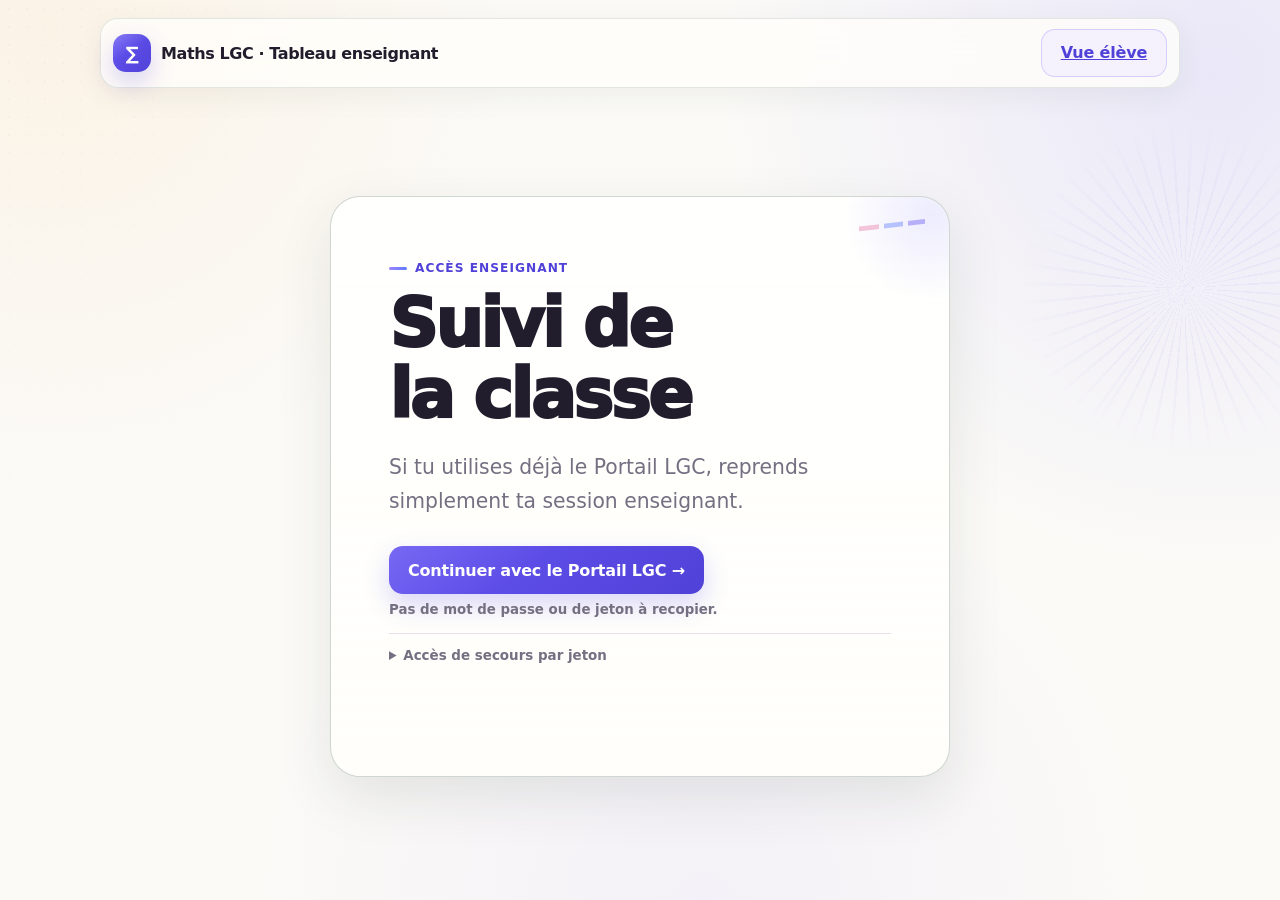
==== commit 62cade29: "feat: use portal SSO from teacher login" ====
--- a/teacher.html
+++ b/teacher.html
@@ -11,6 +11,13 @@
     .teacher-wrap { display:grid; gap:18px; }
     .teacher-wrap > * { min-width:0; }
     .teacher-login { max-width:620px; margin:8vh auto 0; }
+    .teacher-sso-actions { display:grid; gap:8px; margin:22px 0 16px; }
+    .teacher-sso-actions .btn { justify-self:start; }
+    .teacher-sso-actions small { color:var(--muted); font-weight:650; }
+    .teacher-legacy-access { margin-top:14px; padding-top:14px; border-top:1px solid var(--line); }
+    .teacher-legacy-access summary { cursor:pointer; color:var(--muted); font-size:.84rem; font-weight:850; }
+    .teacher-legacy-access[open] summary { color:var(--accent-strong); }
+    .teacher-legacy-access .answer-row { margin-top:10px; }
     .teacher-toolbar { display:flex; flex-wrap:wrap; gap:10px; align-items:center; justify-content:space-between; }
     .teacher-filters { display:flex; flex-wrap:wrap; gap:12px; align-items:end; margin:14px 0 18px; }
     .teacher-filters label { display:grid; gap:6px; min-width:220px; font-size:.82rem; font-weight:800; color:var(--muted); }
@@ -34,6 +41,10 @@
     .teacher-table tr:last-child td { border-bottom:0; }
     .teacher-muted { color:var(--muted); font-size:.86rem; }
     .teacher-timing-note { margin:12px 0 20px; padding:13px 15px; border:1px solid #d7defe; border-radius:13px; background:var(--blue-soft); color:#4056c8; font-size:.84rem; line-height:1.5; }
+    .teacher-live-state { display:inline-flex; align-items:center; gap:7px; margin-top:5px; padding:5px 9px; border:1px solid #d7defe; border-radius:999px; color:#4056c8; background:var(--blue-soft); font-size:.76rem; font-weight:850; }
+    .teacher-live-dot { width:7px; height:7px; border-radius:50%; background:var(--blue); box-shadow:0 0 0 0 rgba(95,124,255,.28); animation:teacherLivePulse 1.8s ease-out infinite; }
+    @keyframes teacherLivePulse { 70% { box-shadow:0 0 0 7px rgba(95,124,255,0); } 100% { box-shadow:0 0 0 0 rgba(95,124,255,0); } }
+    @media (prefers-reduced-motion:reduce) { .teacher-live-dot { animation:none; } }
     .teacher-release-card { display:flex; justify-content:space-between; gap:18px; align-items:center; margin:0 0 20px; padding:16px 18px; border:1px solid #d8ceec; border-radius:16px; background:linear-gradient(135deg,#f8f4ff,#edf1ff); }
     .teacher-release-card p { margin:4px 0 0; color:var(--muted); font-size:.86rem; line-height:1.5; }
     .teacher-release-actions { display:flex; gap:10px; align-items:center; flex:0 0 auto; }
@@ -102,11 +113,19 @@
     <section id="login" class="card hero teacher-login">
       <p class="eyebrow">Accès enseignant</p>
       <h1 style="font-size:clamp(2rem,7vw,4.2rem)">Suivi de la classe</h1>
-      <p class="lead">Entre le jeton enseignant configuré sur le serveur. Il reste uniquement dans cet onglet.</p>
-      <div class="answer-row">
-        <input id="token" class="teacher-input" type="password" autocomplete="current-password" placeholder="Jeton enseignant" aria-label="Jeton enseignant" />
-        <button id="open-dashboard" class="btn btn-primary">Ouvrir</button>
+      <p class="lead">Si tu utilises déjà le Portail LGC, reprends simplement ta session enseignant.</p>
+      <div class="teacher-sso-actions">
+        <button id="portal-sso" class="btn btn-primary" type="button">Continuer avec le Portail LGC <span aria-hidden="true">→</span></button>
+        <small>Pas de mot de passe ou de jeton à recopier.</small>
       </div>
+      <details class="teacher-legacy-access">
+        <summary>Accès de secours par jeton</summary>
+        <p class="teacher-muted">À conserver pendant la transition SSO.</p>
+        <div class="answer-row">
+          <input id="token" class="teacher-input" type="password" autocomplete="current-password" placeholder="Jeton enseignant" aria-label="Jeton enseignant" />
+          <button id="open-dashboard" class="btn btn-secondary">Ouvrir avec le jeton</button>
+        </div>
+      </details>
       <p id="login-status" class="teacher-status" role="status"></p>
     </section>
 
@@ -226,6 +245,10 @@
           <p class="eyebrow" id="session-eyebrow">Séance</p>
           <h2 id="session-title" style="margin-bottom:6px">Suivi du groupe</h2>
           <p class="teacher-muted" id="generated-at"></p>
+          <div id="live-refresh-state" class="teacher-live-state" title="Le suivi de cette séance se met à jour automatiquement.">
+            <span class="teacher-live-dot" aria-hidden="true"></span>
+            <span>Suivi automatique · 4 s</span>
+          </div>
         </div>
         <div class="actions" style="margin-top:0">
           <button id="back-home" class="btn btn-ghost">Accueil enseignant</button>
@@ -349,8 +372,12 @@
   const homeStatus = document.querySelector('#home-status');
   const dashboardStatus = document.querySelector('#dashboard-status');
 
+  const LIVE_REFRESH_MS = 4000;
+
   let data = null;
   let currentSessionId = '';
+  let sessionPollTimer = null;
+  let sessionPollInFlight = false;
 
   const masterToken = () => sessionStorage.getItem('maths-lgc-teacher-token') || '';
   const sessionTokenKey = id => 'maths-lgc-session-token:' + id;
@@ -394,6 +421,11 @@
       created_at: session.created_at
     });
     localStorage.setItem(RECENTS_KEY, JSON.stringify(recent.slice(0, 12)));
+  }
+
+  function requestedHomeTab() {
+    const tab = new URLSearchParams(location.search).get('tab') || '';
+    return ['create', 'inspect', 'corrections'].includes(tab) ? tab : '';
   }
 
   function setHomeTab(tabName, { remember = true } = {}) {
@@ -492,21 +524,24 @@
     });
   }
 
-  async function validateMasterAndShowHome() {
+  async function validateMasterAndShowHome({ quiet = false } = {}) {
     try {
-      await masterApi('/api/teacher/status');
+      const response = await masterApi('/api/teacher/status');
+      const payload = await response.json();
       login.classList.add('hidden');
       sessionDashboard.classList.add('hidden');
       teacherHome.classList.remove('hidden');
       loginStatus.textContent = '';
       renderRecents();
-      setHomeTab(sessionStorage.getItem(HOME_TAB_KEY) || 'create', { remember:false });
+      setHomeTab(requestedHomeTab() || sessionStorage.getItem(HOME_TAB_KEY) || 'create', { remember:false });
+      return payload;
     } catch (error) {
       sessionStorage.removeItem('maths-lgc-teacher-token');
       teacherHome.classList.add('hidden');
       sessionDashboard.classList.add('hidden');
       login.classList.remove('hidden');
-      loginStatus.textContent = error.message;
+      loginStatus.textContent = quiet ? '' : error.message;
+      return null;
     }
   }
 
@@ -560,20 +595,24 @@
     });
   }
 
-  function renderSession(payload) {
+  function renderSession(payload, { full = true } = {}) {
     data = payload;
     const session = payload.session;
     const students = payload.students || [];
-    document.querySelector('#session-eyebrow').textContent = session.course_session_label;
-    document.querySelector('#session-title').textContent = session.teacher_label + ' · ' + session.group_label;
-    document.querySelector('#session-context').textContent = session.teacher_label + ' · ' + session.course_session_label + ' · ' + session.group_label;
-    document.querySelector('#session-code').value = session.class_session_id;
-    document.querySelector('#student-link').value = studentUrl(session.class_session_id);
-    document.querySelector('#manage-link').value = managementUrl(session.class_session_id);
-    document.querySelector('#session-qr').src = '/api/session-qr?id=' + encodeURIComponent(session.class_session_id);
-    document.querySelector('#explore-course').href = '/?preview=teacher&session=' + encodeURIComponent(session.class_session_id) + '#parcours';
+
+    if (full) {
+      document.querySelector('#session-eyebrow').textContent = session.course_session_label;
+      document.querySelector('#session-title').textContent = session.teacher_label + ' · ' + session.group_label;
+      document.querySelector('#session-context').textContent = session.teacher_label + ' · ' + session.course_session_label + ' · ' + session.group_label;
+      document.querySelector('#session-code').value = session.class_session_id;
+      document.querySelector('#student-link').value = studentUrl(session.class_session_id);
+      document.querySelector('#manage-link').value = managementUrl(session.class_session_id);
+      document.querySelector('#session-qr').src = '/api/session-qr?id=' + encodeURIComponent(session.class_session_id);
+      document.querySelector('#explore-course').href = '/?preview=teacher&session=' + encodeURIComponent(session.class_session_id) + '#parcours';
+    }
+
     document.querySelector('#generated-at').textContent = payload.generated_at
-      ? 'Actualisé : ' + new Date(payload.generated_at).toLocaleString('fr-FR')
+      ? 'Actualisé : ' + new Date(payload.generated_at).toLocaleTimeString('fr-FR')
       : '';
 
     document.querySelector('#student-count').textContent = students.length;
@@ -653,17 +692,60 @@
     });
   }
 
+  function stopSessionPolling() {
+    if (sessionPollTimer) window.clearTimeout(sessionPollTimer);
+    sessionPollTimer = null;
+  }
+
+  function scheduleSessionPolling() {
+    stopSessionPolling();
+    if (!currentSessionId || document.hidden) return;
+    sessionPollTimer = window.setTimeout(() => refreshCurrentSession({ automatic:true }), LIVE_REFRESH_MS);
+  }
+
+  async function fetchSessionSummary(id) {
+    const response = await sessionApi('/api/teacher/session-summary?id=' + encodeURIComponent(id), id);
+    return response.json();
+  }
+
+  async function refreshCurrentSession({ automatic = false } = {}) {
+    const id = currentSessionId;
+    if (!id || sessionPollInFlight) return;
+
+    sessionPollInFlight = true;
+    if (!automatic) dashboardStatus.textContent = 'Actualisation…';
+    try {
+      const payload = await fetchSessionSummary(id);
+      if (currentSessionId !== id) return;
+      renderSession(payload, { full:false });
+      if (!automatic) dashboardStatus.textContent = '';
+    } catch (error) {
+      if (currentSessionId !== id) return;
+      if (!automatic) dashboardStatus.textContent = error.message;
+      if (error.message.includes('refusé')) {
+        localStorage.removeItem(sessionTokenKey(id));
+        currentSessionId = '';
+        stopSessionPolling();
+      }
+    } finally {
+      sessionPollInFlight = false;
+      if (currentSessionId === id) scheduleSessionPolling();
+    }
+  }
+
   async function openSession(id) {
     const token = sessionToken(id);
     if (!token) {
       homeStatus.textContent = 'Le lien de gestion de cette séance est nécessaire sur cet appareil.';
       return;
     }
+
+    stopSessionPolling();
     currentSessionId = id;
     dashboardStatus.textContent = 'Actualisation…';
     try {
-      const response = await sessionApi('/api/teacher/session-summary?id=' + encodeURIComponent(id), id);
-      const payload = await response.json();
+      const payload = await fetchSessionSummary(id);
+      if (currentSessionId !== id) return;
       saveRecent(payload.session);
       teacherHome.classList.add('hidden');
       login.classList.add('hidden');
@@ -671,6 +753,7 @@
       renderSession(payload);
       dashboardStatus.textContent = '';
       history.replaceState(null, '', '/teacher?session=' + encodeURIComponent(id));
+      scheduleSessionPolling();
     } catch (error) {
       dashboardStatus.textContent = error.message;
       if (error.message.includes('refusé')) localStorage.removeItem(sessionTokenKey(id));
@@ -712,6 +795,11 @@
       dashboardStatus.textContent = error.message;
     }
   }
+
+  document.querySelector('#portal-sso').addEventListener('click', () => {
+    const tab = requestedHomeTab() || sessionStorage.getItem(HOME_TAB_KEY) || 'create';
+    location.assign('/api/sso/start?tab=' + encodeURIComponent(tab));
+  });
 
   document.querySelector('#open-dashboard').addEventListener('click', () => {
     const value = tokenInput.value.trim();
@@ -766,7 +854,7 @@
   });
 
   document.querySelector('#refresh').addEventListener('click', () => {
-    if (currentSessionId) openSession(currentSessionId);
+    if (currentSessionId) refreshCurrentSession();
   });
 
   document.querySelector('#toggle-corrections').addEventListener('click', async () => {
@@ -781,7 +869,7 @@
         headers:{'Content-Type':'application/json'},
         body:JSON.stringify({ class_session_id:currentSessionId, unlocked:nextUnlocked })
       });
-      await openSession(currentSessionId);
+      await refreshCurrentSession({ automatic:true });
       dashboardStatus.textContent = nextUnlocked ? 'Corrigés débloqués pour cette séance.' : 'Corrigés reverrouillés pour cette séance.';
     } catch (error) {
       dashboardStatus.textContent = error.message;
@@ -804,6 +892,7 @@
   document.querySelector('#export-csv').addEventListener('click', () => downloadSession('/api/teacher/session-export.csv', 'maths-lgc-classe-' + currentSessionId + '.csv'));
 
   document.querySelector('#back-home').addEventListener('click', () => {
+    stopSessionPolling();
     sessionDashboard.classList.add('hidden');
     currentSessionId = '';
     history.replaceState(null, '', '/teacher');
@@ -814,12 +903,28 @@
     }
   });
 
-  document.querySelector('#logout').addEventListener('click', () => {
+  document.querySelector('#logout').addEventListener('click', async () => {
+    stopSessionPolling();
+    currentSessionId = '';
+    try {
+      await request('/api/teacher/logout', { method:'POST' });
+    } catch {
+      // Legacy-token mode has no server-side browser session to revoke.
+    }
     sessionStorage.removeItem('maths-lgc-teacher-token');
     teacherHome.classList.add('hidden');
     sessionDashboard.classList.add('hidden');
     login.classList.remove('hidden');
     tokenInput.value = '';
+    loginStatus.textContent = '';
+  });
+
+  document.addEventListener('visibilitychange', () => {
+    if (document.hidden) {
+      stopSessionPolling();
+      return;
+    }
+    if (currentSessionId) refreshCurrentSession({ automatic:true });
   });
 
   async function initialize() {
@@ -839,7 +944,12 @@
       await validateMasterAndShowHome();
       return;
     }
+    const ssoSession = await validateMasterAndShowHome({ quiet:true });
+    if (ssoSession) return;
     login.classList.remove('hidden');
+    if (params.get('sso') === 'failed') {
+      loginStatus.textContent = 'La connexion avec le Portail LGC a expiré ou a échoué. Réessaie, ou utilise l’accès de secours.';
+    }
   }
 
   initialize();
--- a/assets/styles.css
+++ b/assets/styles.css
@@ -2357,3 +2357,66 @@
     break-inside: avoid;
   }
 }
+
+
+/* Student session entry — simple, high-contrast and clearly interactive. */
+.join-landing{
+  isolation:isolate;
+  background:
+    radial-gradient(circle at 88% 18%,rgba(156,132,255,.11),transparent 18rem),
+    linear-gradient(180deg,rgba(255,255,255,.90),rgba(255,254,250,.98));
+  border-color:#ddd5ee;
+}
+.join-landing h1{max-width:10ch}
+.join-code-card{
+  position:relative;
+  max-width:42rem;
+  border-color:#d8ceec;
+  background:linear-gradient(145deg,rgba(255,255,255,.98),rgba(246,241,255,.78));
+  box-shadow:0 12px 30px rgba(75,60,126,.08);
+  transition:transform .18s ease,box-shadow .18s ease,border-color .18s ease;
+}
+.join-code-card:focus-within{
+  transform:translateY(-2px);
+  border-color:rgba(102,86,242,.55);
+  box-shadow:0 16px 36px rgba(75,60,126,.12);
+}
+.join-code-kicker{
+  display:block;
+  margin-bottom:4px;
+  color:var(--accent-strong);
+  font-size:.7rem;
+  font-weight:900;
+  letter-spacing:.1em;
+  text-transform:uppercase;
+}
+.join-code-row input{
+  flex:1 1 260px;
+  min-height:52px;
+  padding:.78rem .92rem;
+  border:1px solid var(--line-strong);
+  border-radius:14px;
+  color:var(--ink);
+  background:#fff;
+  transition:border-color .16s ease,box-shadow .16s ease,transform .16s ease;
+}
+.join-code-row input:hover{border-color:#bfb2dc}
+.join-code-row input:focus{
+  border-color:var(--accent);
+  outline:none;
+  box-shadow:0 0 0 4px rgba(102,86,242,.12);
+}
+.join-code-row .btn-primary{
+  min-width:132px;
+  gap:8px;
+}
+.join-code-row .btn-primary span{
+  display:inline-block;
+  transition:transform .16s ease;
+}
+.join-code-row .btn-primary:hover span{transform:translateX(3px)}
+@media (max-width:620px){
+  .join-landing h1{font-size:clamp(2.35rem,14vw,4.2rem)}
+  .join-code-row{align-items:stretch}
+  .join-code-row .btn-primary{width:100%}
+}
